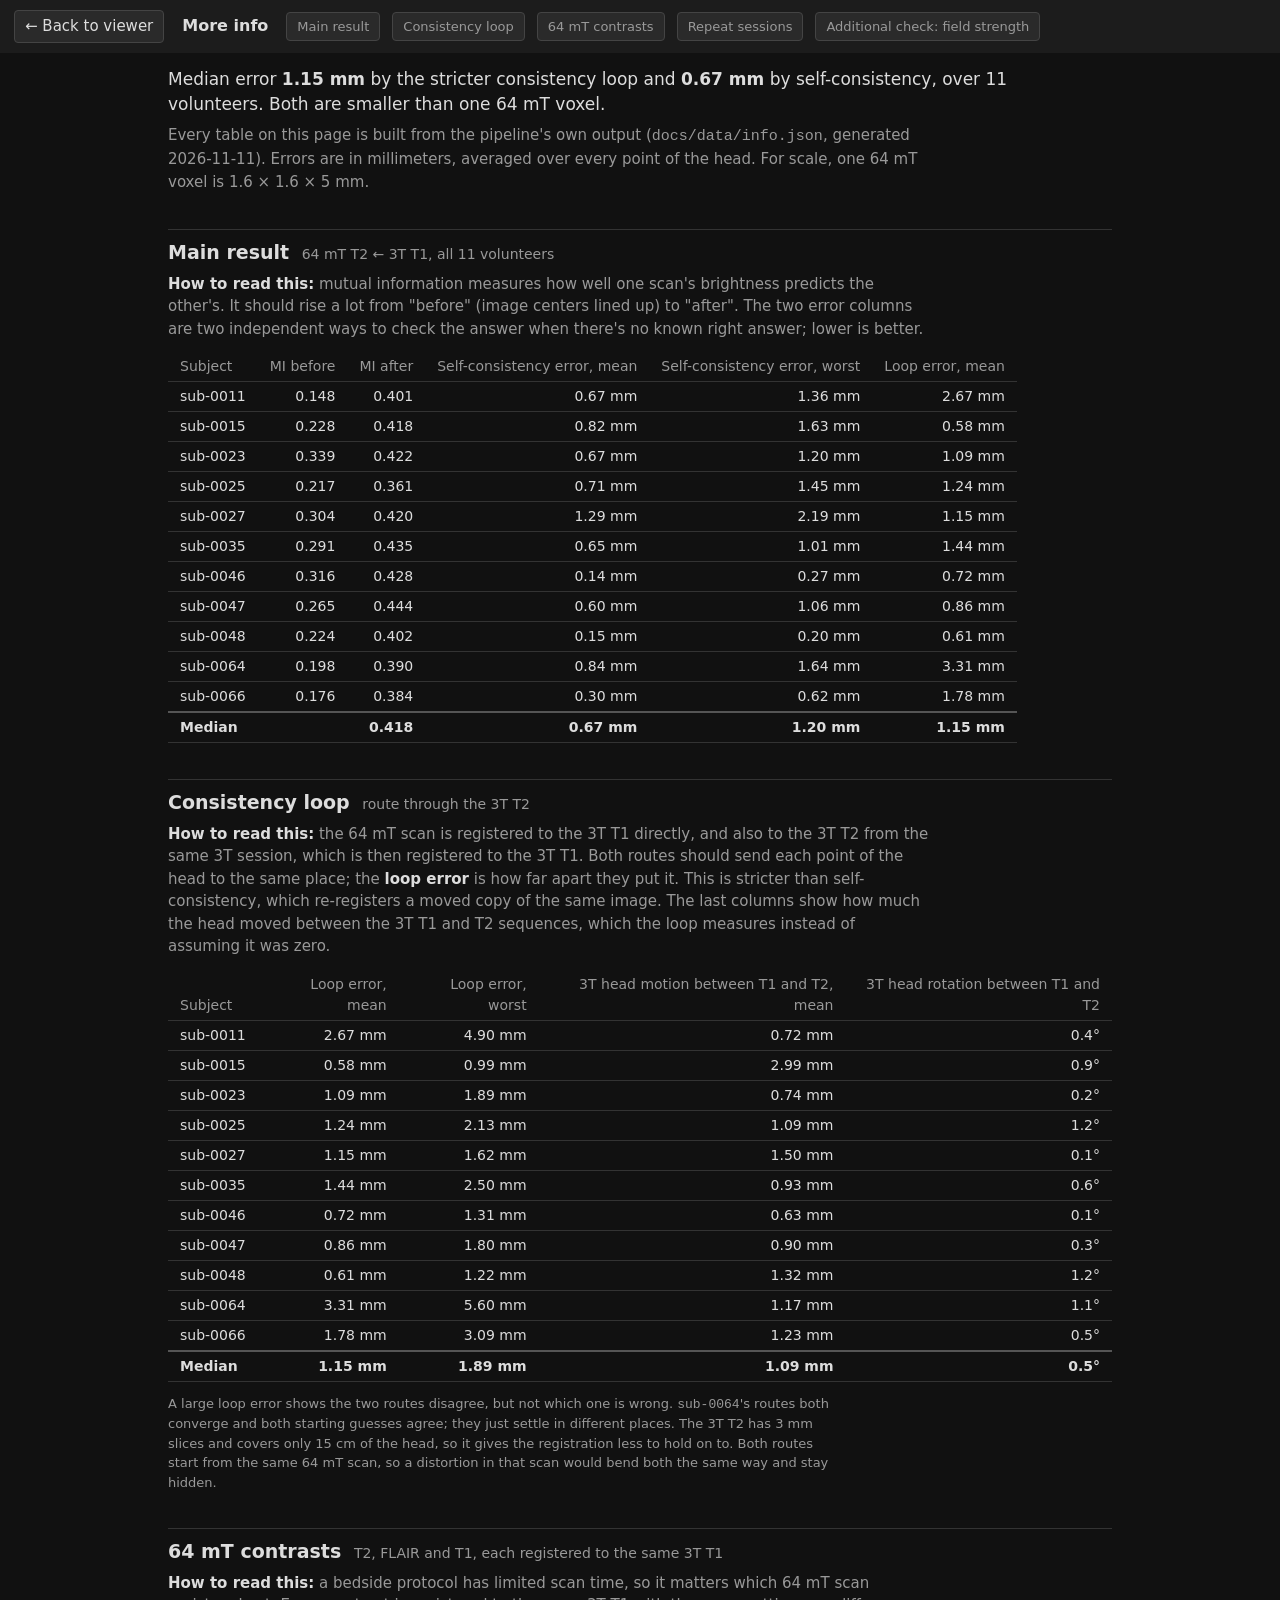
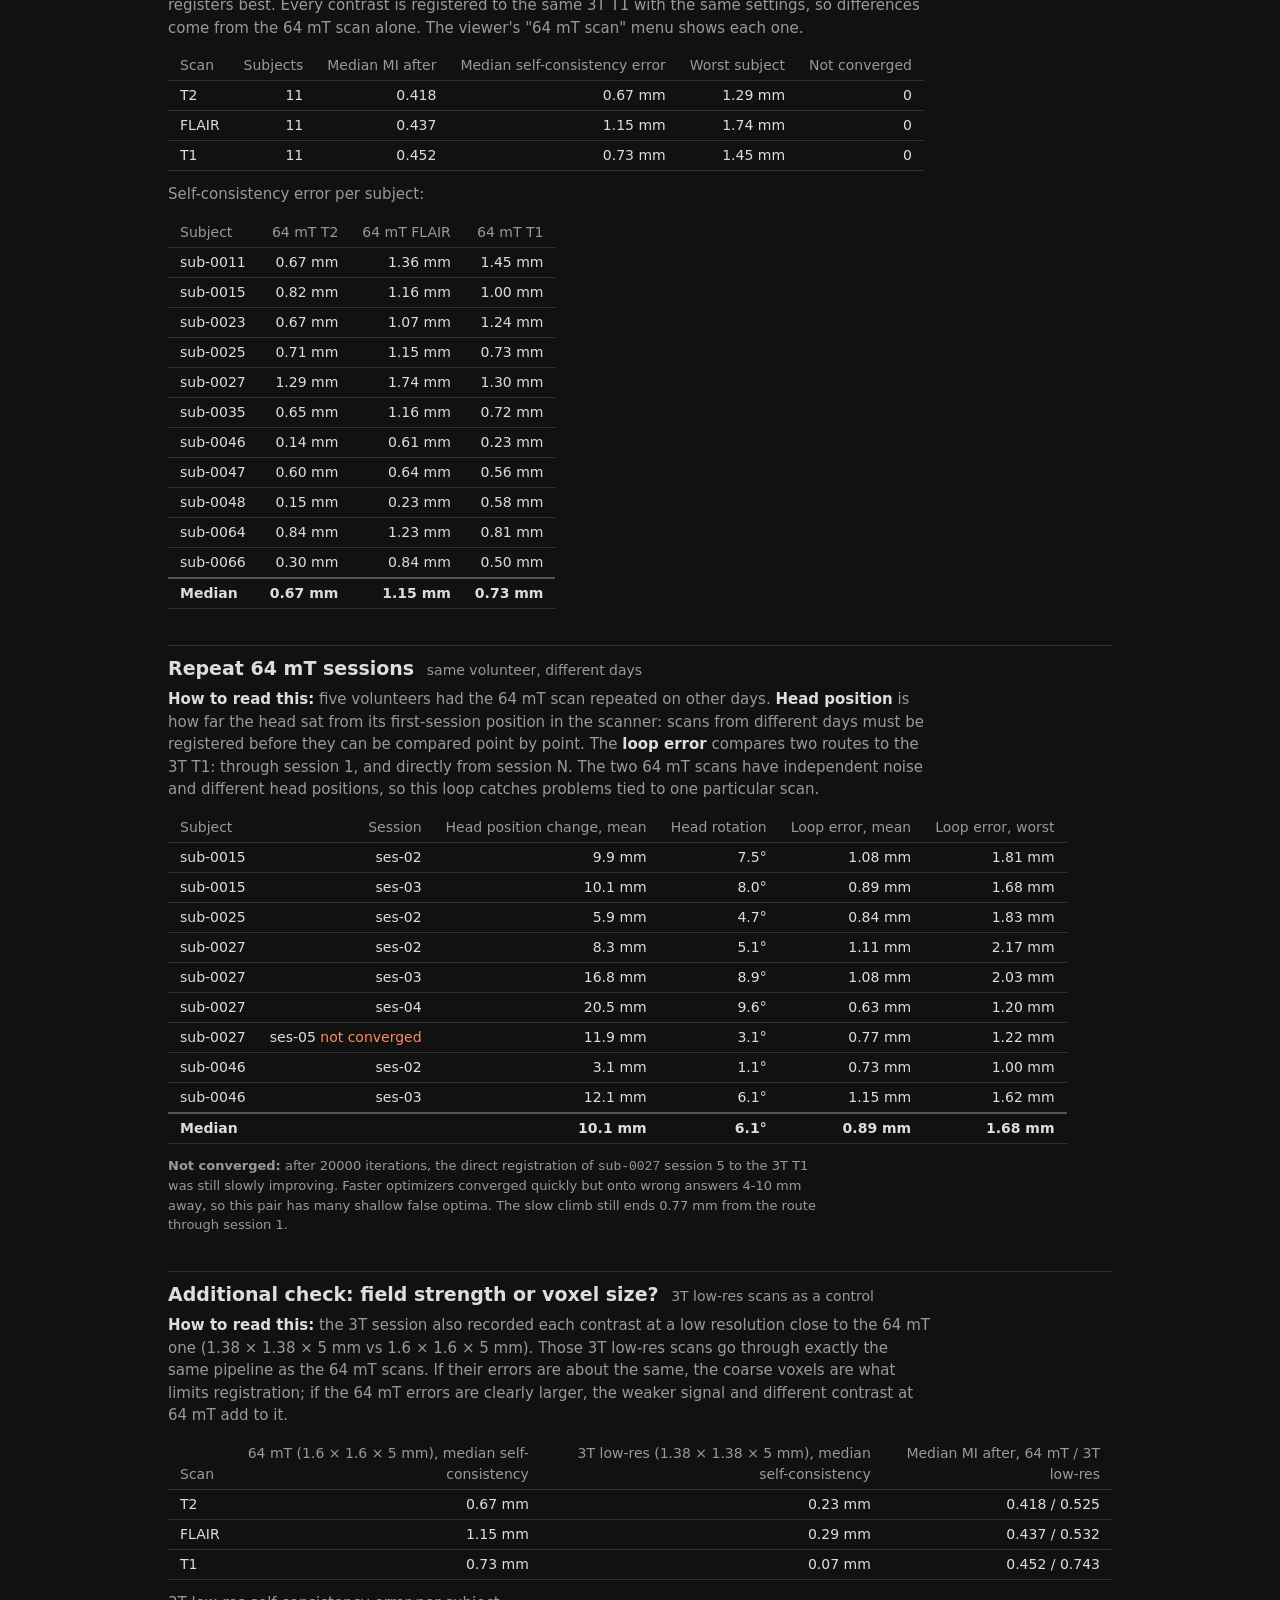
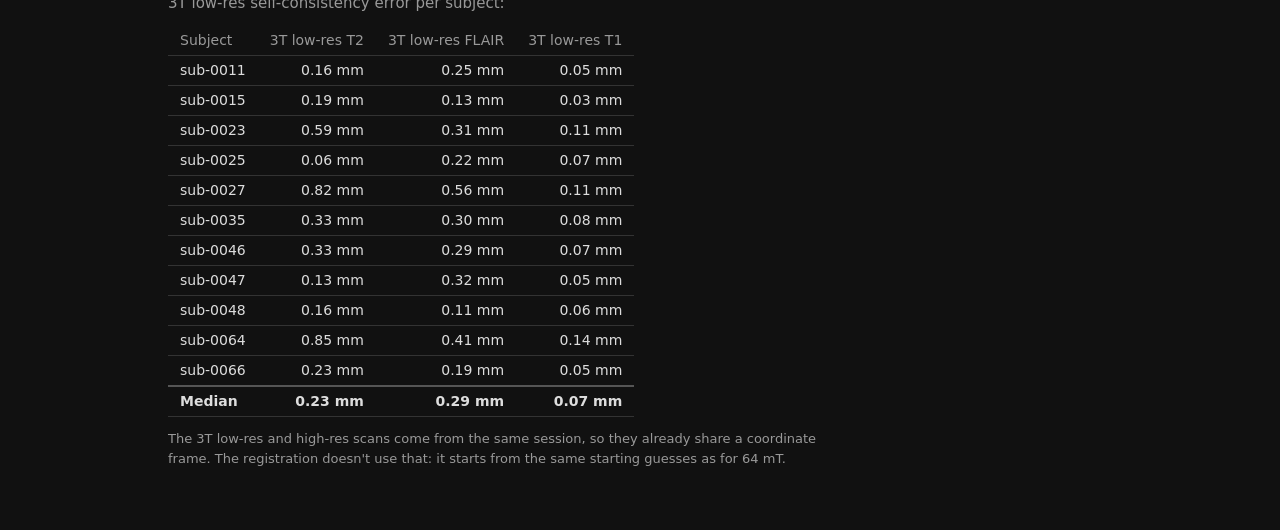
==== docs/info.html @ 25e0afa3 "Field-strength check with the 3T low-res scans; More info page Register the 3T low-res scans (about " ====
<!DOCTYPE html>
<html lang="en">
<head>
<meta charset="utf-8">
<meta name="viewport" content="width=device-width, initial-scale=1">
<title>More info: 64 mT vs 3T MRI registration</title>
<style>
  :root { --bg: #111; --panel: #1c1c1c; --text: #ddd; --muted: #999; --line: #333; --bad: #ff8a65; }
  * { box-sizing: border-box; }
  body { margin: 0; background: var(--bg); color: var(--text);
         font: 15px/1.5 system-ui, -apple-system, sans-serif; }
  header { padding: 10px 14px; background: var(--panel); display: flex; gap: 18px; align-items: center;
           position: sticky; top: 0; z-index: 1; }
  header h1 { font-size: 16px; margin: 0; font-weight: 600; }
  header a { color: var(--text); background: #2a2a2a; border: 1px solid #444; border-radius: 4px;
             padding: 4px 10px; text-decoration: none; }
  nav { color: var(--muted); font-size: 13px; display: flex; flex-wrap: wrap; gap: 12px; }
  nav a { color: var(--muted); }
  main { max-width: 980px; margin: 0 auto; padding: 8px 18px 60px; }
  h2 { font-size: 19px; margin: 36px 0 6px; padding-top: 8px; border-top: 1px solid var(--line); }
  h2 small { color: var(--muted); font-weight: 400; font-size: 14px; margin-left: 6px; }
  p { margin: 6px 0; max-width: 80ch; }
  .read { color: var(--muted); }
  .read b { color: var(--text); }
  .headline { font-size: 17px; }
  table { border-collapse: collapse; margin: 12px 0; font-variant-numeric: tabular-nums; font-size: 14px; }
  th, td { padding: 4px 12px; text-align: right; border-bottom: 1px solid var(--line); white-space: nowrap; }
  th { color: var(--muted); font-weight: 500; vertical-align: bottom; white-space: normal; }
  th:first-child, td:first-child { text-align: left; }
  tr.median td { font-weight: 600; border-top: 2px solid #555; }
  .bad { color: var(--bad); }
  .note { color: var(--muted); font-size: 13px; }
  .missing { color: var(--muted); font-style: italic; }
</style>
</head>
<body>
<header>
  <a href="index.html">← Back to viewer</a>
  <h1>More info</h1>
  <nav>
    <a href="#main">Main result</a>
    <a href="#loop">Consistency loop</a>
    <a href="#contrasts">64 mT contrasts</a>
    <a href="#sessions">Repeat sessions</a>
    <a href="#field">Additional check: field strength</a>
  </nav>
</header>

<main>
  <p class="headline" id="headline"></p>
  <p class="read">Every table on this page is built from the pipeline's own output
    (<code>docs/data/info.json</code>, generated <span id="generated"></span>). Errors are in
    millimeters, averaged over every point of the head. For scale, one 64 mT voxel is
    1.6 × 1.6 × 5 mm.</p>

  <section id="main">
    <h2>Main result <small>64 mT T2 ← 3T T1, all 11 volunteers</small></h2>
    <p class="read"><b>How to read this:</b> mutual information measures how well one scan's
      brightness predicts the other's. It should rise a lot from "before" (image centers lined
      up) to "after". The two error columns are two independent ways to check the answer when
      there's no known right answer; lower is better.</p>
    <div id="mainTable"></div>
  </section>

  <section id="loop">
    <h2>Consistency loop <small>route through the 3T T2</small></h2>
    <p class="read"><b>How to read this:</b> the 64 mT scan is registered to the 3T T1 directly,
      and also to the 3T T2 from the same 3T session, which is then registered to the 3T T1.
      Both routes should send each point of the head to the same place; the <b>loop error</b>
      is how far apart they put it. This is stricter than self-consistency, which re-registers a
      moved copy of the same image. The last columns show how much the head moved between the
      3T T1 and T2 sequences, which the loop measures instead of assuming it was zero.</p>
    <div id="loopTable"></div>
    <p class="note">A large loop error shows the two routes disagree, but not which one is
      wrong. <code>sub-0064</code>'s routes both converge and both starting guesses agree; they
      just settle in different places. The 3T T2 has 3 mm slices and covers only 15 cm of the
      head, so it gives the registration less to hold on to. Both routes start from the same
      64 mT scan, so a distortion in that scan would bend both the same way and stay hidden.</p>
  </section>

  <section id="contrasts">
    <h2>64 mT contrasts <small>T2, FLAIR and T1, each registered to the same 3T T1</small></h2>
    <p class="read"><b>How to read this:</b> a bedside protocol has limited scan time, so it
      matters which 64 mT scan registers best. Every contrast is registered to the same 3T T1
      with the same settings, so differences come from the 64 mT scan alone. The viewer's
      "64 mT scan" menu shows each one.</p>
    <div id="contrastSummary"></div>
    <div id="contrastTable"></div>
  </section>

  <section id="sessions">
    <h2>Repeat 64 mT sessions <small>same volunteer, different days</small></h2>
    <p class="read"><b>How to read this:</b> five volunteers had the 64 mT scan repeated on
      other days. <b>Head position</b> is how far the head sat from its first-session position in
      the scanner: scans from different days must be registered before they can be compared
      point by point. The <b>loop error</b> compares two routes to the 3T T1: through session 1,
      and directly from session N. The two 64 mT scans have independent noise and different head
      positions, so this loop catches problems tied to one particular scan.</p>
    <div id="sessionTable"></div>
    <p class="note" id="sessionNote"></p>
  </section>

  <section id="field">
    <h2>Additional check: field strength or voxel size? <small>3T low-res scans as a control</small></h2>
    <p class="read"><b>How to read this:</b> the 3T session also recorded each contrast at a
      low resolution close to the 64 mT one (1.38 × 1.38 × 5 mm vs 1.6 × 1.6 × 5 mm). Those
      3T low-res scans go through exactly the same pipeline as the 64 mT scans. If their errors
      are about the same, the coarse voxels are what limits registration; if the 64 mT errors are
      clearly larger, the weaker signal and different contrast at 64 mT add to it.</p>
    <div id="fieldSummary"></div>
    <div id="fieldTable"></div>
    <p class="note">The 3T low-res and high-res scans come from the same session, so they
      already share a coordinate frame. The registration doesn't use that: it starts from the
      same starting guesses as for 64 mT.</p>
  </section>
</main>

<script>
const $ = (id) => document.getElementById(id);
const NAMES = { T2w: "T2", FLAIR: "FLAIR", T1w: "T1" };
const fmt = (v, d = 2) => (v == null ? "–" : Number(v).toFixed(d));
const median = (xs) => {
  const s = xs.filter((x) => x != null).sort((a, b) => a - b);
  if (!s.length) return null;
  const m = Math.floor(s.length / 2);
  return s.length % 2 ? s[m] : (s[m - 1] + s[m]) / 2;
};
const notConverged = '<span class="bad" title="The optimizer was still improving when it hit its iteration limit">not converged</span>';

// cols: [header, row => cell html, value for the median row (optional)]
function table(rows, cols, withMedian = true) {
  let h = "<table><thead><tr>" + cols.map((c) => `<th>${c[0]}</th>`).join("") + "</tr></thead><tbody>";
  for (const r of rows) h += "<tr>" + cols.map((c) => `<td>${c[1](r)}</td>`).join("") + "</tr>";
  if (withMedian) {
    h += '<tr class="median">' + cols.map((c, i) =>
      `<td>${i === 0 ? "Median" : c[2] ? medianCell(c[0], median(rows.map(c[2]))) : ""}</td>`).join("") + "</tr>";
  }
  return h + "</tbody></table>";
}
// Median cells use the column's units: degrees, mutual information (no unit) or mm.
const medianCell = (header, v) =>
  /rotation/i.test(header) ? fmt(v, 1) + "°" : /\bMI\b/.test(header) ? fmt(v, 3)
  : /position/i.test(header) ? fmt(v, 1) + " mm" : fmt(v) + " mm";
const missing = (el, what) => { $(el).innerHTML = `<p class="missing">Not computed yet (run ${what}).</p>`; };

function contrastSummary(rows) {
  const cs = Object.keys(NAMES).filter((c) => rows.some((r) => r.contrast === c));
  return table(cs.map((c) => {
    const sel = rows.filter((r) => r.contrast === c);
    return { c, n: sel.length,
      mi: median(sel.map((r) => r.mi_after)),
      sc: median(sel.map((r) => r.self_consistency_mean_mm)),
      worst: Math.max(...sel.map((r) => r.self_consistency_mean_mm)),
      nc: sel.filter((r) => !r.converged).length };
  }), [
    ["Scan", (r) => NAMES[r.c]],
    ["Subjects", (r) => r.n],
    ["Median MI after", (r) => fmt(r.mi, 3)],
    ["Median self-consistency error", (r) => fmt(r.sc) + " mm"],
    ["Worst subject", (r) => fmt(r.worst) + " mm"],
    ["Not converged", (r) => (r.nc ? `<span class="bad">${r.nc}</span>` : "0")],
  ], false);
}

async function main() {
  const info = await (await fetch("data/info.json")).json();
  $("generated").textContent = info.generated;
  const regs = info.registrations ?? [];
  const t2 = regs.filter((r) => r.contrast === "T2w");
  const loop = Object.fromEntries((info.consistency_loop ?? []).map((r) => [r.subject, r]));

  // Headline
  const scMed = median(t2.map((r) => r.self_consistency_mean_mm));
  const loopMed = median(Object.values(loop).map((r) => r.loop_mean_mm));
  $("headline").innerHTML = `Median error <b>${fmt(loopMed)} mm</b> by the stricter consistency loop and ` +
    `<b>${fmt(scMed)} mm</b> by self-consistency, over ${t2.length} volunteers. Both are smaller than one 64 mT voxel.`;

  // Main table
  if (t2.length) {
    $("mainTable").innerHTML = table(t2, [
      ["Subject", (r) => r.subject + (r.converged ? "" : " " + notConverged)],
      ["MI before", (r) => fmt(r.mi_before, 3)],
      ["MI after", (r) => fmt(r.mi_after, 3), (r) => r.mi_after],
      ["Self-consistency error, mean", (r) => fmt(r.self_consistency_mean_mm) + " mm", (r) => r.self_consistency_mean_mm],
      ["Self-consistency error, worst", (r) => fmt(r.self_consistency_max_mm) + " mm", (r) => r.self_consistency_max_mm],
      ["Loop error, mean", (r) => (loop[r.subject] ? fmt(loop[r.subject].loop_mean_mm) + " mm" : "–"), (r) => loop[r.subject]?.loop_mean_mm],
    ]);
  } else missing("mainTable", "all_subjects.py");

  // Consistency loop
  if (info.consistency_loop) {
    $("loopTable").innerHTML = table(info.consistency_loop, [
      ["Subject", (r) => r.subject + (r.converged ? "" : " " + notConverged)],
      ["Loop error, mean", (r) => fmt(r.loop_mean_mm) + " mm", (r) => r.loop_mean_mm],
      ["Loop error, worst", (r) => fmt(r.loop_max_mm) + " mm", (r) => r.loop_max_mm],
      ["3T head motion between T1 and T2, mean", (r) => fmt(r.motion_3t_mean_mm) + " mm", (r) => r.motion_3t_mean_mm],
      ["3T head rotation between T1 and T2", (r) => fmt(r.motion_3t_rotation_deg, 1) + "°", (r) => r.motion_3t_rotation_deg],
    ]);
  } else missing("loopTable", "consistency_loop.py");

  // Contrasts
  if (regs.some((r) => r.contrast !== "T2w")) {
    $("contrastSummary").innerHTML = contrastSummary(regs);
    const subjects = [...new Set(regs.map((r) => r.subject))];
    const cs = Object.keys(NAMES);
    const get = (s, c) => regs.find((r) => r.subject === s && r.contrast === c);
    const cell = (x) => (x ? fmt(x.self_consistency_mean_mm) + " mm" + (x.converged ? "" : " " + notConverged) : "–");
    $("contrastTable").innerHTML = "<p class='read'>Self-consistency error per subject:</p>" +
      table(subjects.map((s) => ({ s })), [
        ["Subject", (r) => r.s],
        ...cs.map((c) => [`64 mT ${NAMES[c]}`, (r) => cell(get(r.s, c)), (r) => get(r.s, c)?.self_consistency_mean_mm]),
      ]);
  } else missing("contrastSummary", "all_subjects.py with all contrasts");

  // Repeat sessions
  if (info.repeat_sessions) {
    $("sessionTable").innerHTML = table(info.repeat_sessions, [
      ["Subject", (r) => r.subject],
      ["Session", (r) => r.session + (r.converged ? "" : " " + notConverged)],
      ["Head position change, mean", (r) => fmt(r.head_moved_mean_mm, 1) + " mm", (r) => r.head_moved_mean_mm],
      ["Head rotation", (r) => fmt(r.head_rotation_deg, 1) + "°", (r) => r.head_rotation_deg],
      ["Loop error, mean", (r) => fmt(r.loop_mean_mm) + " mm", (r) => r.loop_mean_mm],
      ["Loop error, worst", (r) => fmt(r.loop_max_mm) + " mm", (r) => r.loop_max_mm],
    ]);
    if (info.repeat_sessions.some((r) => !r.converged)) {
      $("sessionNote").innerHTML = "<b>Not converged:</b> after 20000 iterations, the direct registration of " +
        "<code>sub-0027</code> session 5 to the 3T T1 was still slowly improving. Faster optimizers converged " +
        "quickly but onto wrong answers 4-10 mm away, so this pair has many shallow false optima. The slow climb " +
        "still ends 0.77 mm from the route through session 1.";
    }
  } else missing("sessionTable", "repeat_sessions.py");

  // Field strength
  if (info.field_strength) {
    const fs = info.field_strength;
    const cs = Object.keys(NAMES).filter((c) => fs.some((r) => r.contrast === c));
    const med = (rows, c) => median(rows.filter((r) => r.contrast === c).map((r) => r.self_consistency_mean_mm));
    $("fieldSummary").innerHTML = table(cs.map((c) => ({ c })), [
      ["Scan", (r) => NAMES[r.c]],
      ["64 mT (1.6 × 1.6 × 5 mm), median self-consistency", (r) => fmt(med(regs, r.c)) + " mm"],
      ["3T low-res (1.38 × 1.38 × 5 mm), median self-consistency", (r) => fmt(med(fs, r.c)) + " mm"],
      ["Median MI after, 64 mT / 3T low-res", (r) =>
        fmt(median(regs.filter((x) => x.contrast === r.c).map((x) => x.mi_after)), 3) + " / " +
        fmt(median(fs.filter((x) => x.contrast === r.c).map((x) => x.mi_after)), 3)],
    ], false);
    const subjects = [...new Set(fs.map((r) => r.subject))];
    const get = (rows, s, c) => rows.find((r) => r.subject === s && r.contrast === c);
    const cell = (x) => (x ? fmt(x.self_consistency_mean_mm) + " mm" + (x.converged ? "" : " " + notConverged) : "–");
    $("fieldTable").innerHTML = "<p class='read'>3T low-res self-consistency error per subject:</p>" +
      table(subjects.map((s) => ({ s })), [
        ["Subject", (r) => r.s],
        ...cs.map((c) => [`3T low-res ${NAMES[c]}`, (r) => cell(get(fs, r.s, c)), (r) => get(fs, r.s, c)?.self_consistency_mean_mm]),
      ]);
  } else missing("fieldSummary", "field_strength.py");
}

main().catch((err) => {
  console.error(err);
  $("headline").textContent = "Couldn't load data/info.json. Serve this folder over HTTP " +
    "(python -m http.server -d docs 8000), don't open the file directly.";
});
</script>
</body>
</html>
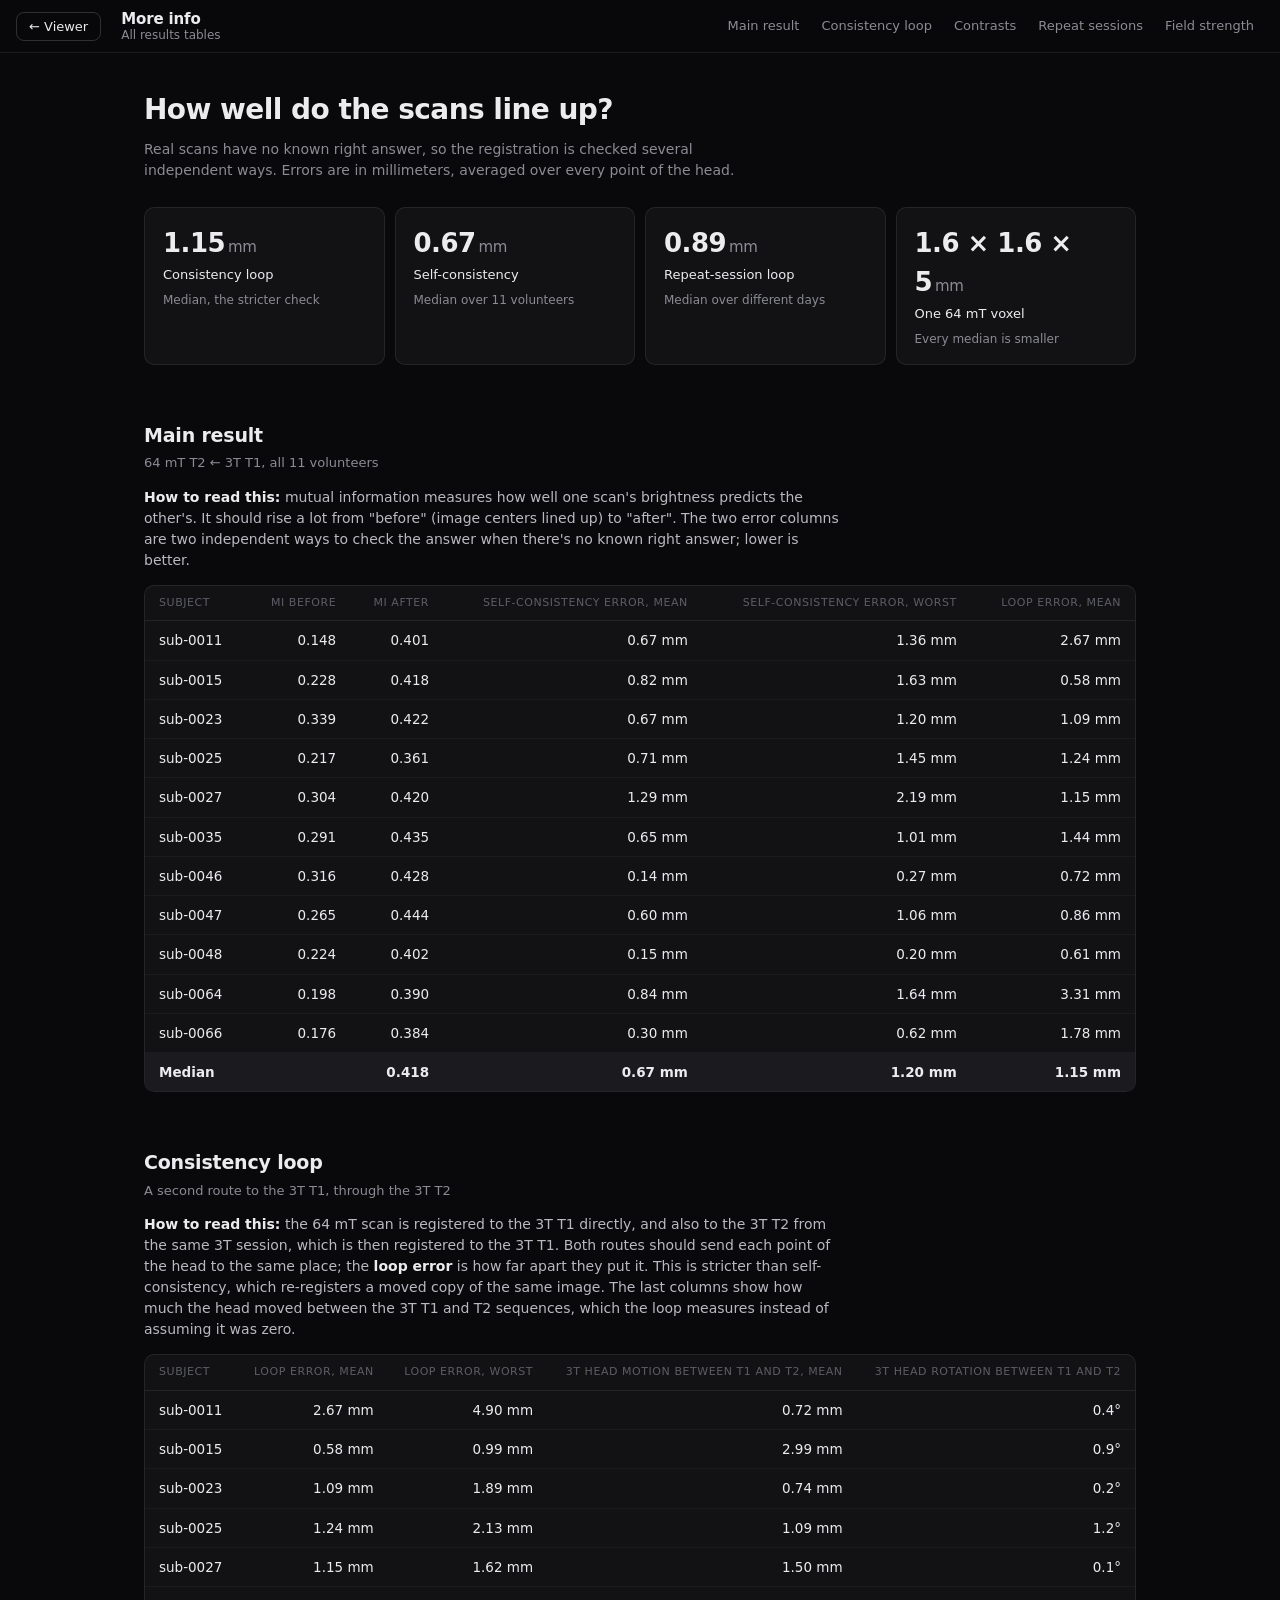
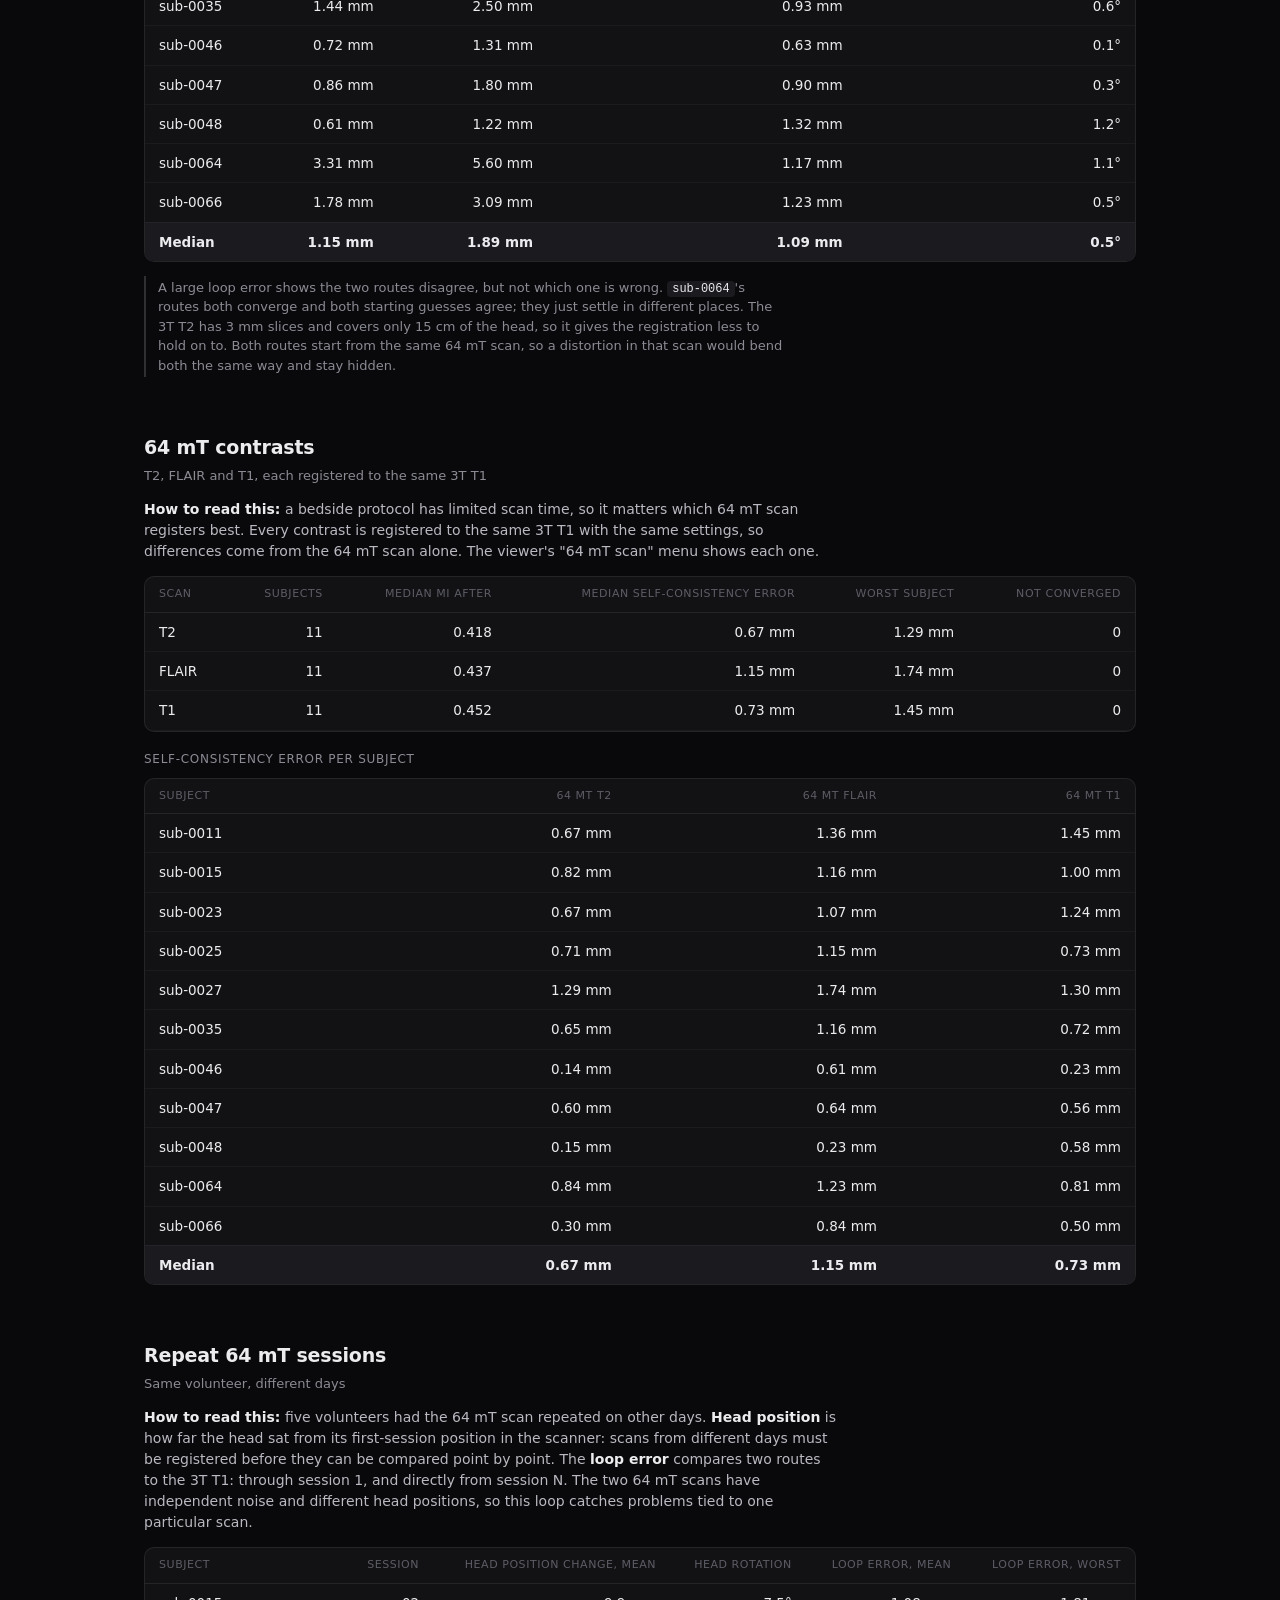
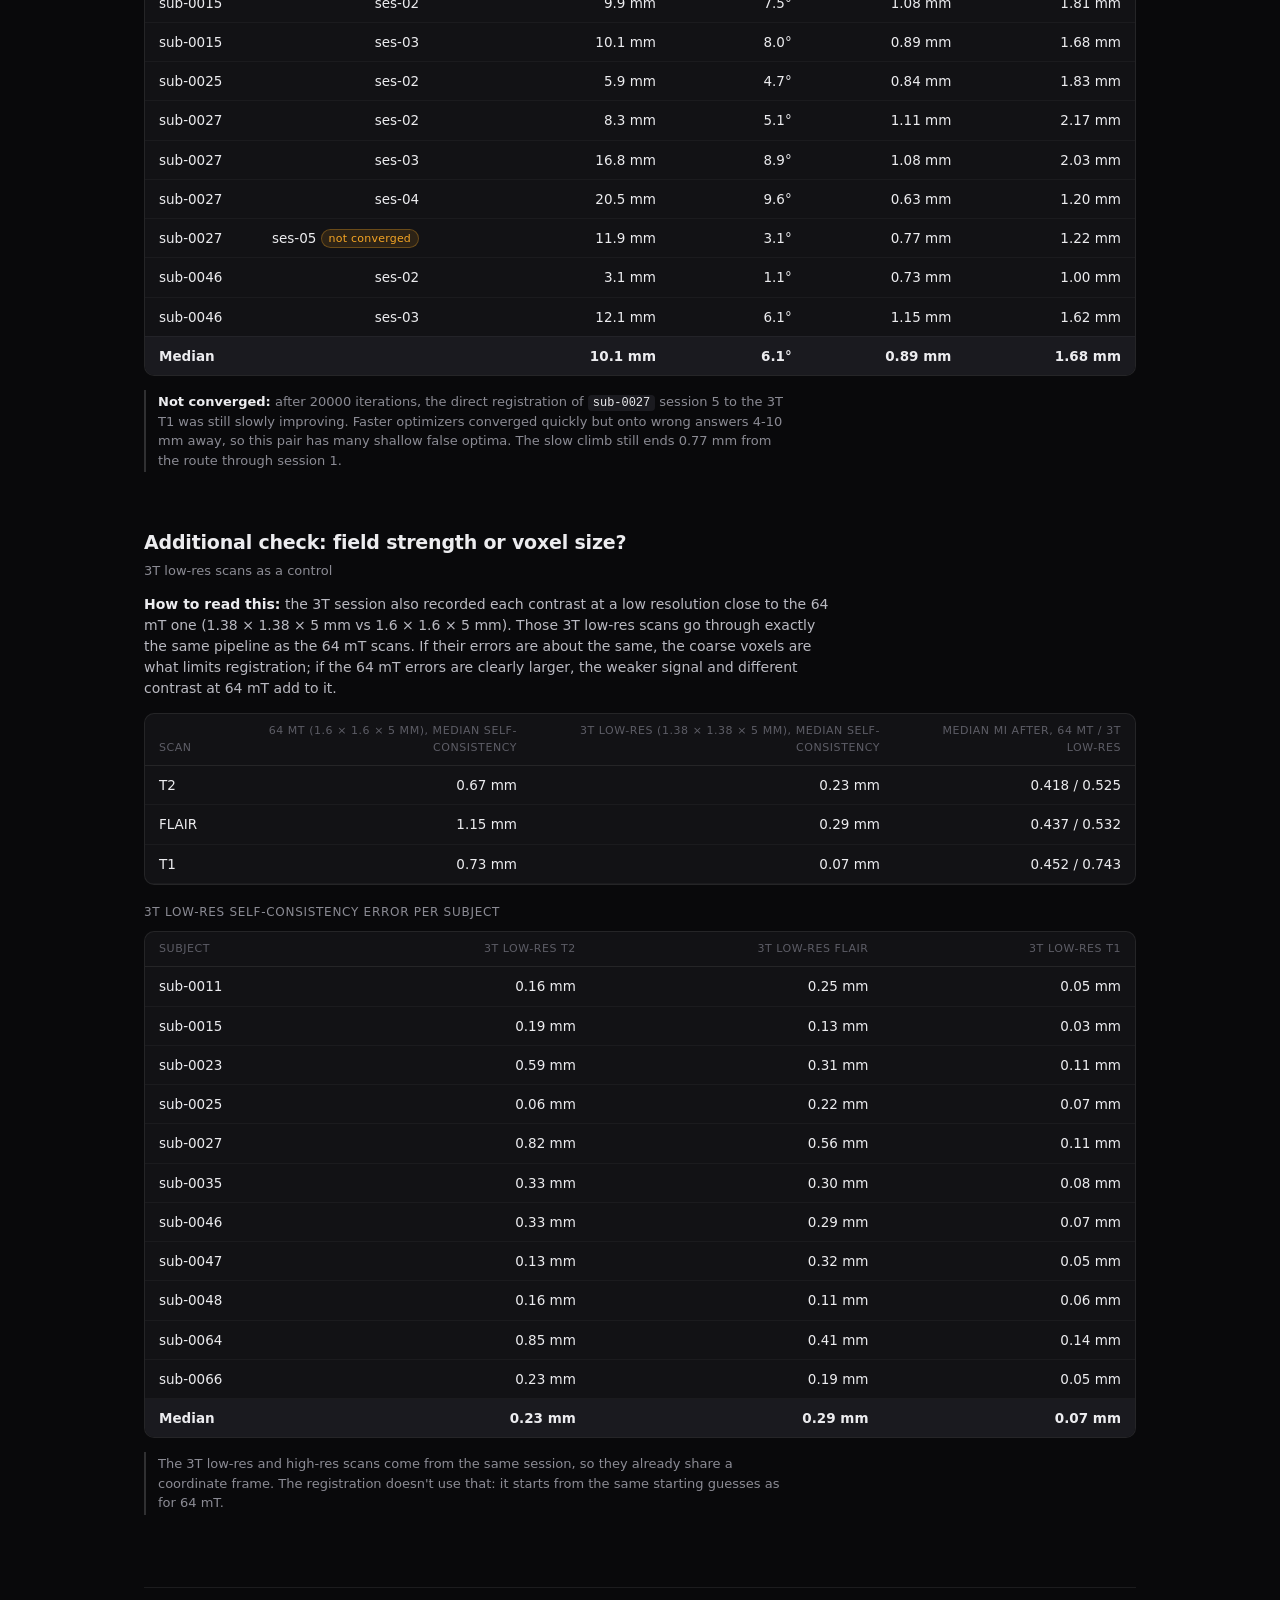
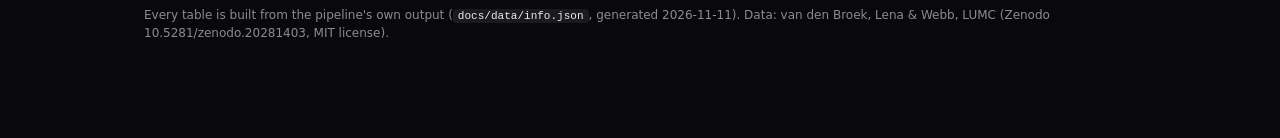
==== commit 2037e265: "Restyle the viewer and More info page Shared docs/style.css: near-black surfaces, white accents, hai" ====
--- a/docs/info.html
+++ b/docs/info.html
@@ -4,57 +4,78 @@
 <meta charset="utf-8">
 <meta name="viewport" content="width=device-width, initial-scale=1">
 <title>More info: 64 mT vs 3T MRI registration</title>
+<link rel="stylesheet" href="style.css">
 <style>
-  :root { --bg: #111; --panel: #1c1c1c; --text: #ddd; --muted: #999; --line: #333; --bad: #ff8a65; }
-  * { box-sizing: border-box; }
-  body { margin: 0; background: var(--bg); color: var(--text);
-         font: 15px/1.5 system-ui, -apple-system, sans-serif; }
-  header { padding: 10px 14px; background: var(--panel); display: flex; gap: 18px; align-items: center;
-           position: sticky; top: 0; z-index: 1; }
-  header h1 { font-size: 16px; margin: 0; font-weight: 600; }
-  header a { color: var(--text); background: #2a2a2a; border: 1px solid #444; border-radius: 4px;
-             padding: 4px 10px; text-decoration: none; }
-  nav { color: var(--muted); font-size: 13px; display: flex; flex-wrap: wrap; gap: 12px; }
-  nav a { color: var(--muted); }
-  main { max-width: 980px; margin: 0 auto; padding: 8px 18px 60px; }
-  h2 { font-size: 19px; margin: 36px 0 6px; padding-top: 8px; border-top: 1px solid var(--line); }
-  h2 small { color: var(--muted); font-weight: 400; font-size: 14px; margin-left: 6px; }
-  p { margin: 6px 0; max-width: 80ch; }
-  .read { color: var(--muted); }
-  .read b { color: var(--text); }
-  .headline { font-size: 17px; }
-  table { border-collapse: collapse; margin: 12px 0; font-variant-numeric: tabular-nums; font-size: 14px; }
-  th, td { padding: 4px 12px; text-align: right; border-bottom: 1px solid var(--line); white-space: nowrap; }
-  th { color: var(--muted); font-weight: 500; vertical-align: bottom; white-space: normal; }
+  html { scroll-behavior: smooth; scroll-padding-top: 76px; }
+  .topbar { position: sticky; top: 0; z-index: 2; }
+  nav { display: flex; flex-wrap: wrap; gap: 2px; }
+  nav a { font-size: 13px; color: var(--muted); text-decoration: none; padding: 6px 10px;
+          border-radius: 7px; transition: background 0.15s, color 0.15s; }
+  nav a:hover { color: var(--text); background: var(--surface-2); }
+  main { max-width: 1040px; margin: 0 auto; padding: 36px 24px 96px; }
+  .intro h1 { font-size: 28px; font-weight: 600; letter-spacing: -0.02em; margin: 0 0 8px; }
+  .intro p { color: var(--muted); max-width: 72ch; margin: 0; }
+  .stats { display: grid; grid-template-columns: repeat(auto-fit, minmax(200px, 1fr)); gap: 10px;
+           margin: 26px 0 8px; }
+  .stat { border: 1px solid var(--line); border-radius: var(--radius); background: var(--surface);
+          padding: 16px 18px; }
+  .stat .value { font-size: 26px; font-weight: 600; letter-spacing: -0.02em;
+                 font-variant-numeric: tabular-nums; }
+  .stat .value small { font-size: 15px; font-weight: 500; color: var(--muted); margin-left: 3px; }
+  .stat .name { font-size: 13px; margin-top: 2px; }
+  .stat .hint { font-size: 12px; color: var(--muted); margin-top: 6px; }
+  section { margin-top: 56px; }
+  section > h2 { font-size: 19px; font-weight: 600; letter-spacing: -0.01em; margin: 0 0 4px; }
+  section > .sub { font-size: 13px; color: var(--muted); margin: 0 0 14px; }
+  p { max-width: 78ch; }
+  .read { color: #b9b9c1; margin: 0 0 14px; }
+  .read b { color: var(--text); font-weight: 600; }
+  .note { font-size: 13px; color: var(--muted); border-left: 2px solid var(--line-strong);
+          padding: 2px 0 2px 12px; margin: 14px 0 0; }
+  .note b { color: var(--text); }
+  .table-wrap { border: 1px solid var(--line); border-radius: var(--radius); overflow-x: auto;
+                background: var(--surface); margin: 10px 0; }
+  table { border-collapse: collapse; width: 100%; font-variant-numeric: tabular-nums; font-size: 13.5px; }
+  th, td { padding: 9px 14px; text-align: right; white-space: nowrap; }
+  th { font-size: 11px; font-weight: 500; letter-spacing: 0.05em; text-transform: uppercase;
+       color: var(--faint); vertical-align: bottom; white-space: normal; border-bottom: 1px solid var(--line); }
+  td { border-bottom: 1px solid rgba(255, 255, 255, 0.04); }
   th:first-child, td:first-child { text-align: left; }
-  tr.median td { font-weight: 600; border-top: 2px solid #555; }
-  .bad { color: var(--bad); }
-  .note { color: var(--muted); font-size: 13px; }
+  tbody tr:hover td { background: rgba(255, 255, 255, 0.025); }
+  tr.median td { font-weight: 600; border-top: 1px solid var(--line-strong); border-bottom: 0;
+                 background: var(--surface-2); }
+  .caption { font-size: 12px; color: var(--muted); margin: 18px 0 0; text-transform: uppercase;
+             letter-spacing: 0.06em; }
   .missing { color: var(--muted); font-style: italic; }
+  footer.page { margin-top: 72px; padding-top: 18px; border-top: 1px solid var(--line);
+                font-size: 12px; color: var(--muted); }
 </style>
 </head>
 <body>
-<header>
-  <a href="index.html">← Back to viewer</a>
-  <h1>More info</h1>
+<header class="topbar">
+  <a class="btn" href="index.html">← Viewer</a>
+  <div class="brand"><b>More info</b><span>All results tables</span></div>
+  <div class="spacer"></div>
   <nav>
     <a href="#main">Main result</a>
     <a href="#loop">Consistency loop</a>
-    <a href="#contrasts">64 mT contrasts</a>
+    <a href="#contrasts">Contrasts</a>
     <a href="#sessions">Repeat sessions</a>
-    <a href="#field">Additional check: field strength</a>
+    <a href="#field">Field strength</a>
   </nav>
 </header>
 
 <main>
-  <p class="headline" id="headline"></p>
-  <p class="read">Every table on this page is built from the pipeline's own output
-    (<code>docs/data/info.json</code>, generated <span id="generated"></span>). Errors are in
-    millimeters, averaged over every point of the head. For scale, one 64 mT voxel is
-    1.6 × 1.6 × 5 mm.</p>
+  <div class="intro">
+    <h1>How well do the scans line up?</h1>
+    <p id="headline">Real scans have no known right answer, so the registration is checked several
+      independent ways. Errors are in millimeters, averaged over every point of the head.</p>
+  </div>
+  <div class="stats" id="stats"></div>
 
   <section id="main">
-    <h2>Main result <small>64 mT T2 ← 3T T1, all 11 volunteers</small></h2>
+    <h2>Main result</h2>
+    <p class="sub">64 mT T2 ← 3T T1, all 11 volunteers</p>
     <p class="read"><b>How to read this:</b> mutual information measures how well one scan's
       brightness predicts the other's. It should rise a lot from "before" (image centers lined
       up) to "after". The two error columns are two independent ways to check the answer when
@@ -63,7 +84,8 @@
   </section>
 
   <section id="loop">
-    <h2>Consistency loop <small>route through the 3T T2</small></h2>
+    <h2>Consistency loop</h2>
+    <p class="sub">A second route to the 3T T1, through the 3T T2</p>
     <p class="read"><b>How to read this:</b> the 64 mT scan is registered to the 3T T1 directly,
       and also to the 3T T2 from the same 3T session, which is then registered to the 3T T1.
       Both routes should send each point of the head to the same place; the <b>loop error</b>
@@ -79,7 +101,8 @@
   </section>
 
   <section id="contrasts">
-    <h2>64 mT contrasts <small>T2, FLAIR and T1, each registered to the same 3T T1</small></h2>
+    <h2>64 mT contrasts</h2>
+    <p class="sub">T2, FLAIR and T1, each registered to the same 3T T1</p>
     <p class="read"><b>How to read this:</b> a bedside protocol has limited scan time, so it
       matters which 64 mT scan registers best. Every contrast is registered to the same 3T T1
       with the same settings, so differences come from the 64 mT scan alone. The viewer's
@@ -89,7 +112,8 @@
   </section>
 
   <section id="sessions">
-    <h2>Repeat 64 mT sessions <small>same volunteer, different days</small></h2>
+    <h2>Repeat 64 mT sessions</h2>
+    <p class="sub">Same volunteer, different days</p>
     <p class="read"><b>How to read this:</b> five volunteers had the 64 mT scan repeated on
       other days. <b>Head position</b> is how far the head sat from its first-session position in
       the scanner: scans from different days must be registered before they can be compared
@@ -101,7 +125,8 @@
   </section>
 
   <section id="field">
-    <h2>Additional check: field strength or voxel size? <small>3T low-res scans as a control</small></h2>
+    <h2>Additional check: field strength or voxel size?</h2>
+    <p class="sub">3T low-res scans as a control</p>
     <p class="read"><b>How to read this:</b> the 3T session also recorded each contrast at a
       low resolution close to the 64 mT one (1.38 × 1.38 × 5 mm vs 1.6 × 1.6 × 5 mm). Those
       3T low-res scans go through exactly the same pipeline as the 64 mT scans. If their errors
@@ -113,6 +138,9 @@
       already share a coordinate frame. The registration doesn't use that: it starts from the
       same starting guesses as for 64 mT.</p>
   </section>
+  <footer class="page">Every table is built from the pipeline's own output
+    (<code>docs/data/info.json</code>, generated <span id="generated"></span>).
+    Data: van den Broek, Lena &amp; Webb, LUMC (Zenodo 10.5281/zenodo.20281403, MIT license).</footer>
 </main>
 
 <script>
@@ -125,7 +153,7 @@
   const m = Math.floor(s.length / 2);
   return s.length % 2 ? s[m] : (s[m - 1] + s[m]) / 2;
 };
-const notConverged = '<span class="bad" title="The optimizer was still improving when it hit its iteration limit">not converged</span>';
+const notConverged = '<span class="badge" title="The optimizer was still improving when it hit its iteration limit">not converged</span>';
 
 // cols: [header, row => cell html, value for the median row (optional)]
 function table(rows, cols, withMedian = true) {
@@ -135,7 +163,7 @@
     h += '<tr class="median">' + cols.map((c, i) =>
       `<td>${i === 0 ? "Median" : c[2] ? medianCell(c[0], median(rows.map(c[2]))) : ""}</td>`).join("") + "</tr>";
   }
-  return h + "</tbody></table>";
+  return '<div class="table-wrap">' + h + "</tbody></table></div>";
 }
 // Median cells use the column's units: degrees, mutual information (no unit) or mm.
 const medianCell = (header, v) =>
@@ -158,7 +186,7 @@
     ["Median MI after", (r) => fmt(r.mi, 3)],
     ["Median self-consistency error", (r) => fmt(r.sc) + " mm"],
     ["Worst subject", (r) => fmt(r.worst) + " mm"],
-    ["Not converged", (r) => (r.nc ? `<span class="bad">${r.nc}</span>` : "0")],
+    ["Not converged", (r) => (r.nc ? `<span class="badge">${r.nc}</span>` : "0")],
   ], false);
 }
 
@@ -169,11 +197,18 @@
   const t2 = regs.filter((r) => r.contrast === "T2w");
   const loop = Object.fromEntries((info.consistency_loop ?? []).map((r) => [r.subject, r]));
 
-  // Headline
+  // Headline numbers
   const scMed = median(t2.map((r) => r.self_consistency_mean_mm));
   const loopMed = median(Object.values(loop).map((r) => r.loop_mean_mm));
-  $("headline").innerHTML = `Median error <b>${fmt(loopMed)} mm</b> by the stricter consistency loop and ` +
-    `<b>${fmt(scMed)} mm</b> by self-consistency, over ${t2.length} volunteers. Both are smaller than one 64 mT voxel.`;
+  const sessMed = median((info.repeat_sessions ?? []).map((r) => r.loop_mean_mm));
+  const stat = (value, unit, name, hint) => value == null ? "" :
+    `<div class="stat"><div class="value">${value}<small>${unit}</small></div>` +
+    `<div class="name">${name}</div><div class="hint">${hint}</div></div>`;
+  $("stats").innerHTML =
+    stat(fmt(loopMed), "mm", "Consistency loop", "Median, the stricter check") +
+    stat(fmt(scMed), "mm", "Self-consistency", `Median over ${t2.length} volunteers`) +
+    stat(fmt(sessMed), "mm", "Repeat-session loop", "Median over different days") +
+    stat("1.6 × 1.6 × 5", "mm", "One 64 mT voxel", "Every median is smaller");
 
   // Main table
   if (t2.length) {
@@ -205,7 +240,7 @@
     const cs = Object.keys(NAMES);
     const get = (s, c) => regs.find((r) => r.subject === s && r.contrast === c);
     const cell = (x) => (x ? fmt(x.self_consistency_mean_mm) + " mm" + (x.converged ? "" : " " + notConverged) : "–");
-    $("contrastTable").innerHTML = "<p class='read'>Self-consistency error per subject:</p>" +
+    $("contrastTable").innerHTML = "<p class='caption'>Self-consistency error per subject</p>" +
       table(subjects.map((s) => ({ s })), [
         ["Subject", (r) => r.s],
         ...cs.map((c) => [`64 mT ${NAMES[c]}`, (r) => cell(get(r.s, c)), (r) => get(r.s, c)?.self_consistency_mean_mm]),
@@ -246,7 +281,7 @@
     const subjects = [...new Set(fs.map((r) => r.subject))];
     const get = (rows, s, c) => rows.find((r) => r.subject === s && r.contrast === c);
     const cell = (x) => (x ? fmt(x.self_consistency_mean_mm) + " mm" + (x.converged ? "" : " " + notConverged) : "–");
-    $("fieldTable").innerHTML = "<p class='read'>3T low-res self-consistency error per subject:</p>" +
+    $("fieldTable").innerHTML = "<p class='caption'>3T low-res self-consistency error per subject</p>" +
       table(subjects.map((s) => ({ s })), [
         ["Subject", (r) => r.s],
         ...cs.map((c) => [`3T low-res ${NAMES[c]}`, (r) => cell(get(fs, r.s, c)), (r) => get(fs, r.s, c)?.self_consistency_mean_mm]),
--- a/docs/style.css
+++ b/docs/style.css
@@ -0,0 +1,105 @@
+/* Shared look for the viewer (index.html) and the More info page (info.html):
+   near-black surfaces, white accents, hairline borders. */
+:root {
+  --bg: #09090b;
+  --surface: #121215;
+  --surface-2: #1a1a1f;
+  --line: rgba(255, 255, 255, 0.08);
+  --line-strong: rgba(255, 255, 255, 0.16);
+  --text: #ececef;
+  --muted: #8b8b94;
+  --faint: #5d5d66;
+  --accent: #ffffff;
+  --edge: #ffd400;      /* the 3T outlines in the viewer */
+  --warn: #f5a524;
+  --radius: 10px;
+  --font: "Inter", ui-sans-serif, system-ui, -apple-system, "Segoe UI", sans-serif;
+  --mono: ui-monospace, "SF Mono", Menlo, monospace;
+}
+
+* { box-sizing: border-box; }
+
+html, body {
+  margin: 0;
+  background: var(--bg);
+  color: var(--text);
+  font: 14px/1.5 var(--font);
+  -webkit-font-smoothing: antialiased;
+}
+
+a { color: var(--text); }
+code { font: 0.92em var(--mono); color: var(--text); background: var(--surface-2);
+       padding: 1px 5px; border-radius: 4px; }
+
+/* ---- Top bar ---------------------------------------------------------------------------- */
+.topbar {
+  display: flex; flex-wrap: wrap; align-items: center; gap: 10px 20px;
+  padding: 10px 16px;
+  background: rgba(9, 9, 11, 0.82);
+  backdrop-filter: blur(12px);
+  -webkit-backdrop-filter: blur(12px);
+  border-bottom: 1px solid var(--line);
+}
+.brand { display: flex; flex-direction: column; line-height: 1.2; margin-right: 6px; }
+.brand b { font-size: 15px; font-weight: 600; letter-spacing: -0.01em; }
+.brand span { font-size: 12px; color: var(--muted); }
+.spacer { flex: 1; }
+
+/* A labelled control: small caps label above or beside the control */
+.field { display: flex; align-items: center; gap: 8px; }
+.field > label, .field > .label {
+  font-size: 11px; font-weight: 500; letter-spacing: 0.06em; text-transform: uppercase;
+  color: var(--faint);
+}
+
+/* ---- Buttons ----------------------------------------------------------------------------- */
+button, .btn {
+  font: 500 13px/1 var(--font);
+  color: var(--text);
+  background: transparent;
+  border: 1px solid var(--line-strong);
+  border-radius: 8px;
+  padding: 7px 12px;
+  cursor: pointer;
+  text-decoration: none;
+  display: inline-flex; align-items: center; gap: 7px;
+  transition: background 0.15s, border-color 0.15s, color 0.15s;
+}
+button:hover, .btn:hover { background: var(--surface-2); border-color: rgba(255, 255, 255, 0.28); }
+button.on { background: var(--accent); border-color: var(--accent); color: #000; }
+.btn.primary { background: var(--accent); border-color: var(--accent); color: #000; }
+.btn.primary:hover { background: #dcdce0; }
+
+/* Segmented control: buttons joined in one pill */
+.segmented { display: inline-flex; padding: 3px; gap: 2px; border: 1px solid var(--line-strong);
+             border-radius: 10px; background: var(--surface); }
+.segmented button { border: 0; border-radius: 7px; padding: 6px 12px; color: var(--muted); }
+.segmented button:hover { background: var(--surface-2); color: var(--text); }
+.segmented button.on { background: var(--accent); color: #000; }
+
+/* ---- Selects ----------------------------------------------------------------------------- */
+select {
+  appearance: none; -webkit-appearance: none;
+  font: 500 13px/1 var(--font);
+  color: var(--text);
+  background: var(--surface) url("data:image/svg+xml,%3Csvg xmlns='http://www.w3.org/2000/svg' width='10' height='6' fill='none'%3E%3Cpath d='M1 1l4 4 4-4' stroke='%238b8b94' stroke-width='1.5' stroke-linecap='round' stroke-linejoin='round'/%3E%3C/svg%3E") no-repeat right 11px center;
+  border: 1px solid var(--line-strong);
+  border-radius: 8px;
+  padding: 7px 30px 7px 11px;
+  cursor: pointer;
+  transition: border-color 0.15s;
+}
+select:hover { border-color: rgba(255, 255, 255, 0.28); }
+select:disabled { opacity: 0.5; cursor: progress; }
+option { background: var(--surface); color: var(--text); }
+option:disabled { color: var(--faint); }
+
+:focus-visible { outline: 2px solid var(--accent); outline-offset: 2px; }
+
+/* ---- Small pieces ------------------------------------------------------------------------ */
+.kbd { font: 11px var(--mono); color: var(--muted); border: 1px solid var(--line-strong);
+       border-bottom-width: 2px; border-radius: 4px; padding: 0 5px; }
+.swatch { width: 14px; height: 2px; background: var(--edge); border-radius: 1px; display: inline-block; }
+.badge { display: inline-block; font: 500 11px/1 var(--font); letter-spacing: 0.02em;
+         padding: 3px 7px; border-radius: 999px; vertical-align: 1px;
+         color: var(--warn); background: rgba(245, 165, 36, 0.12); border: 1px solid rgba(245, 165, 36, 0.3); }
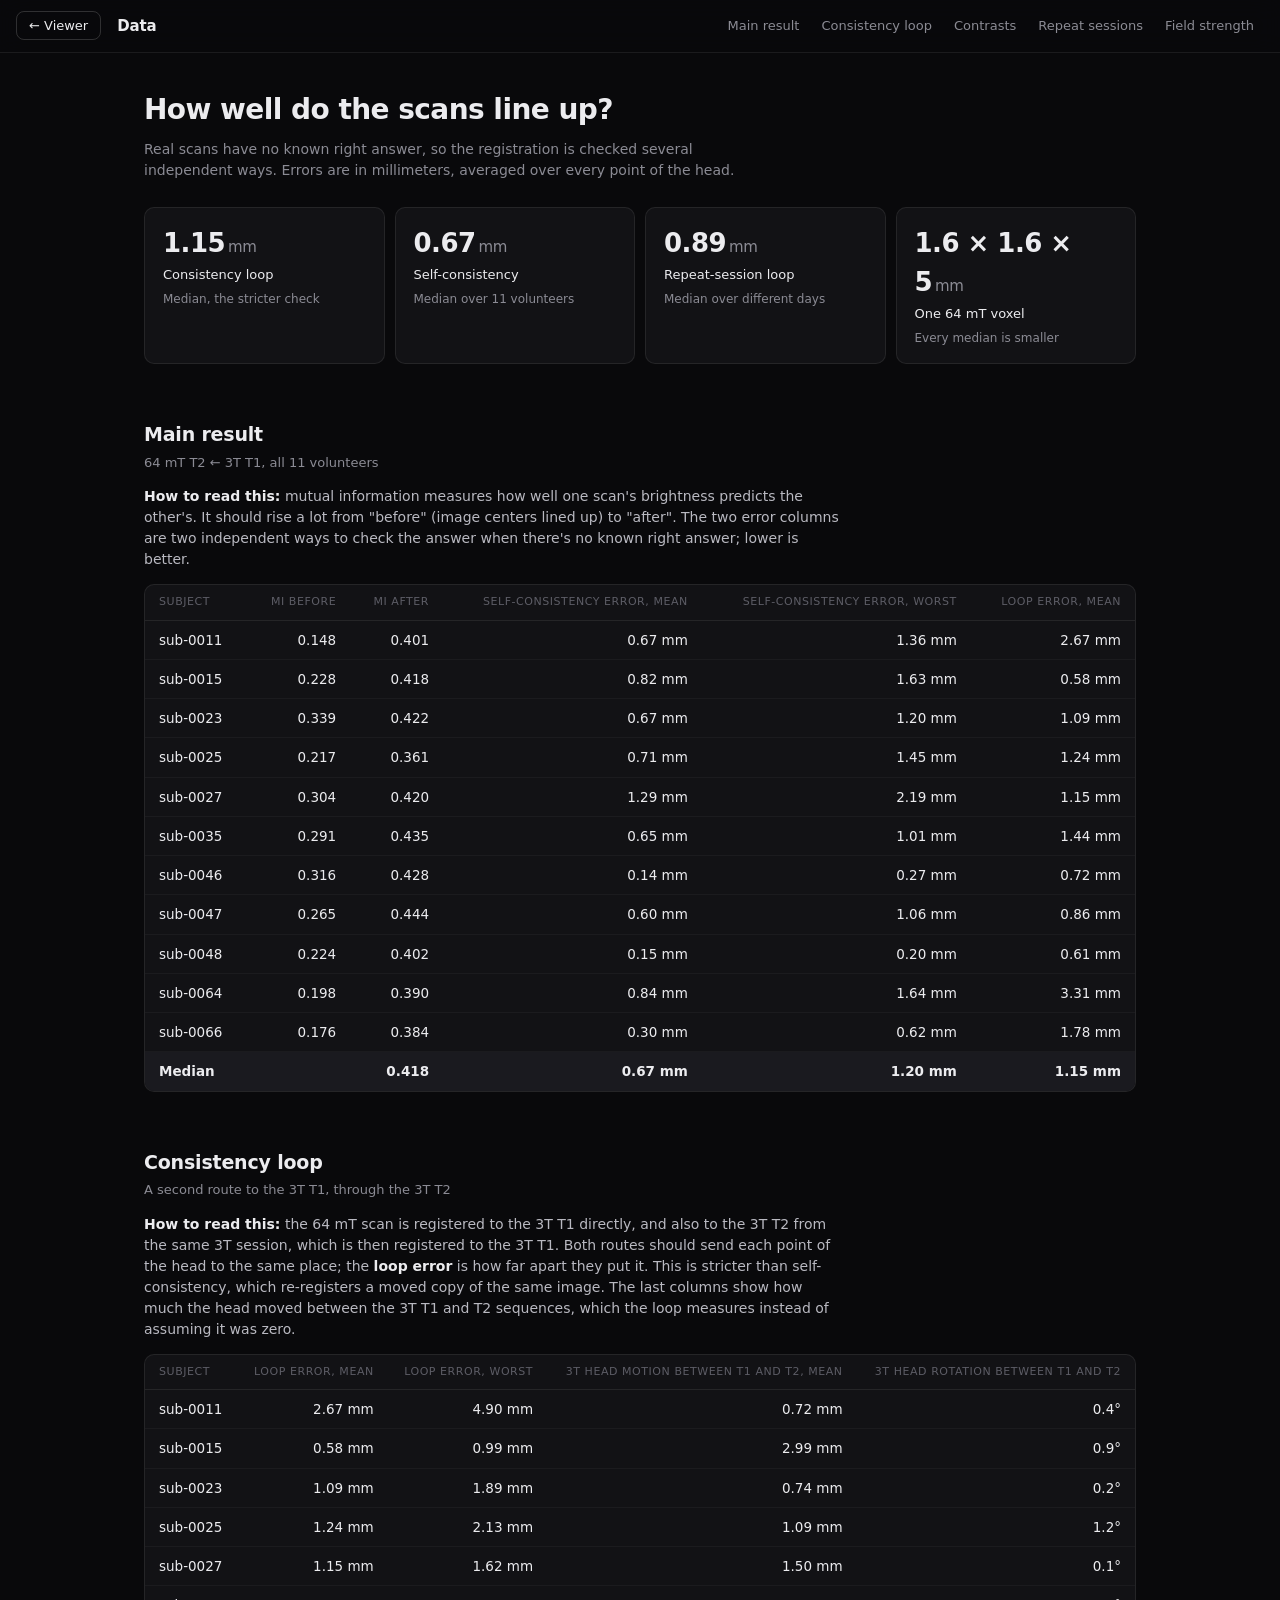
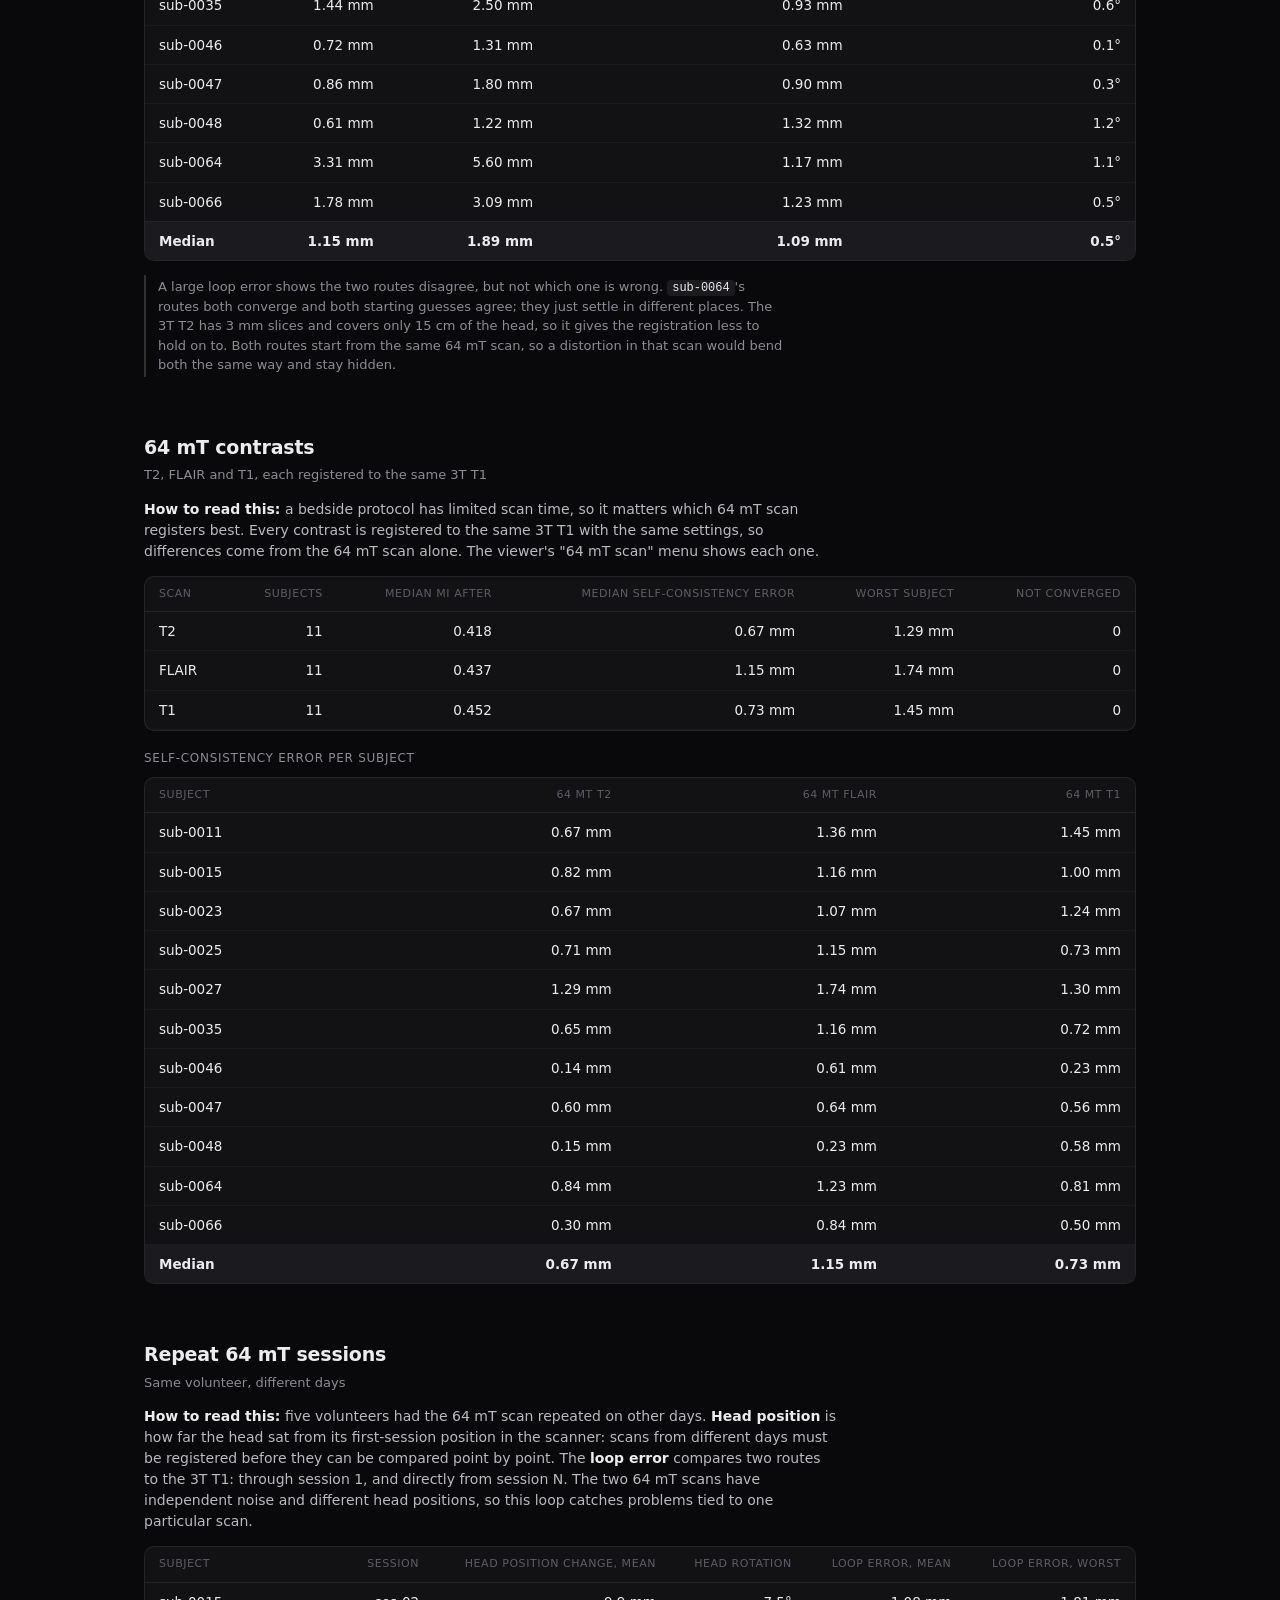
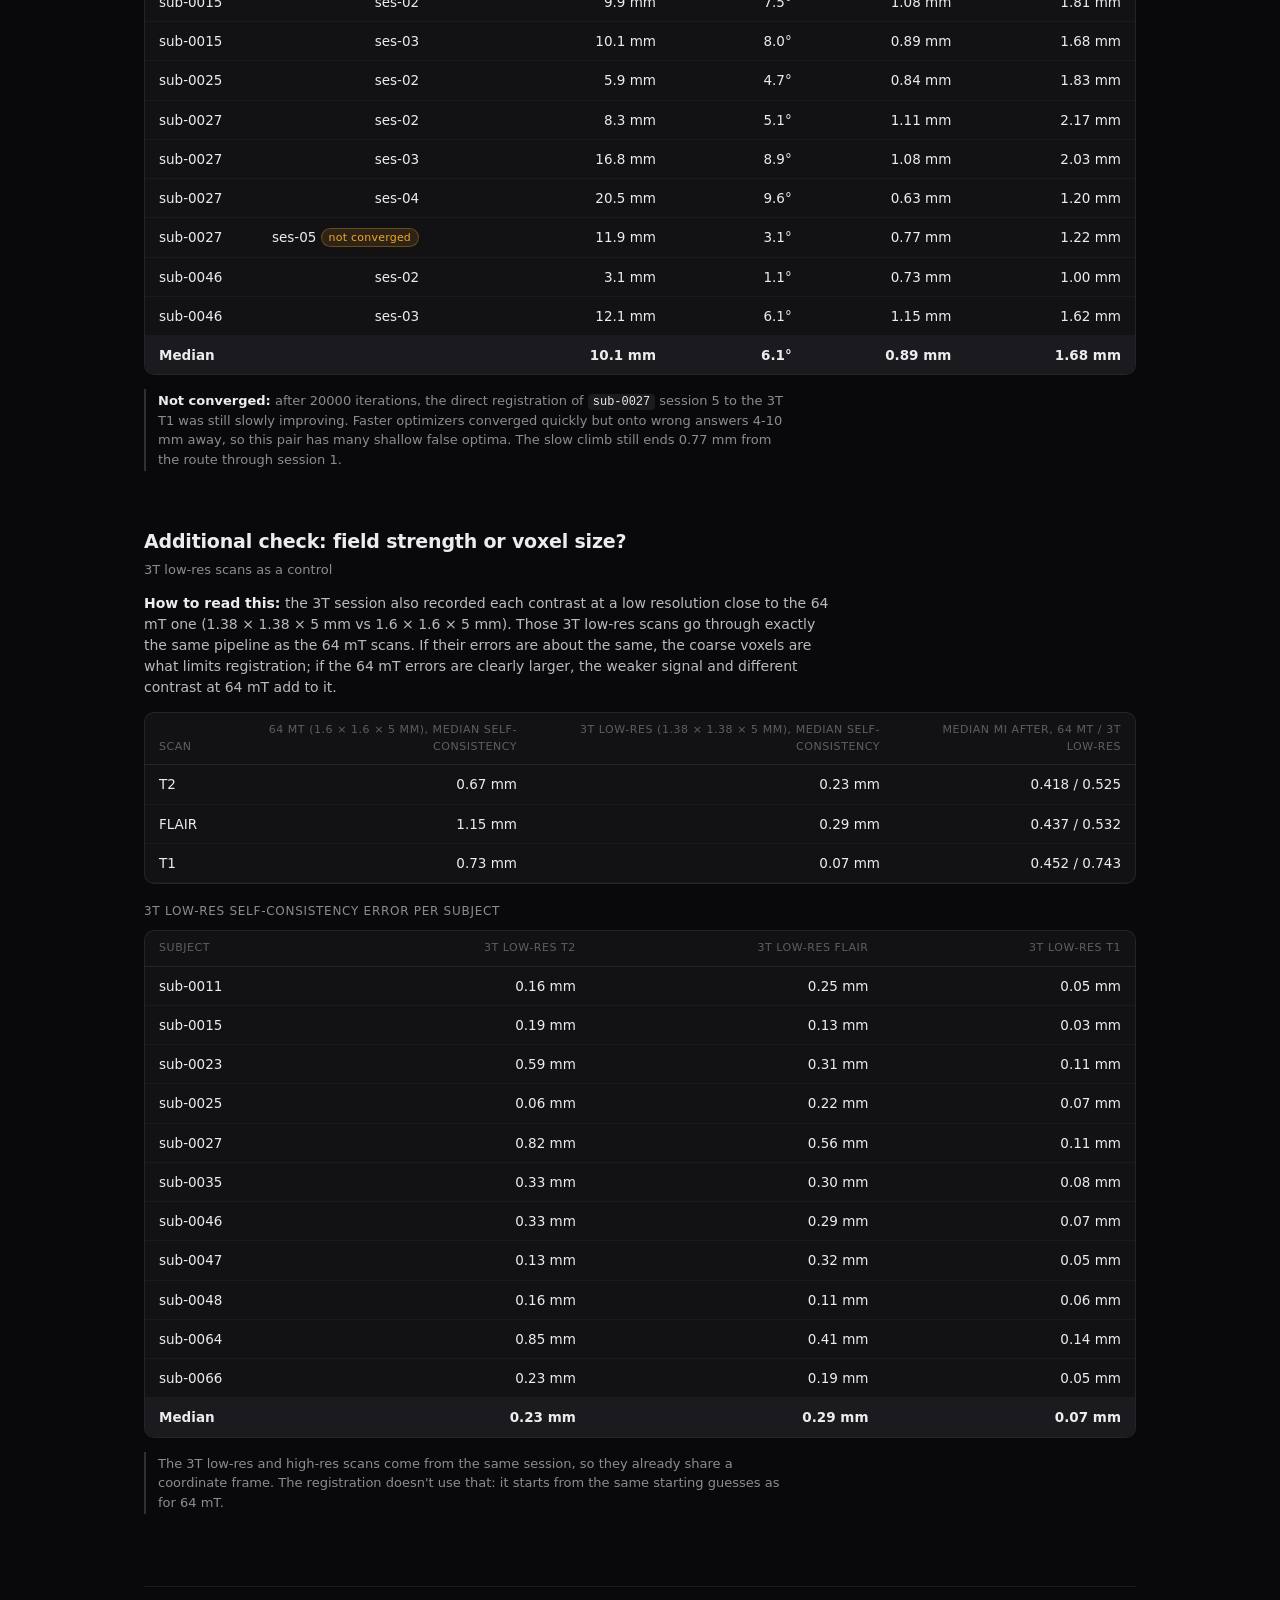
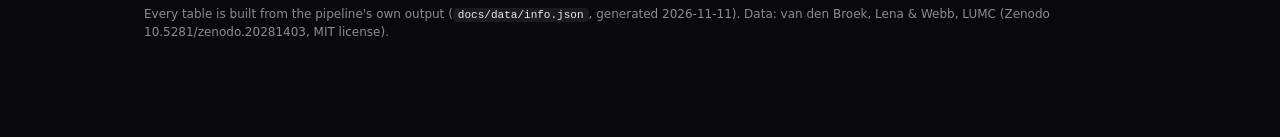
==== commit 962c761e: "Rename the More info page to Data Co-Authored-By: Claude Opus 5.5 <noreply@anthropic.com>" ====
--- a/docs/info.html
+++ b/docs/info.html
@@ -3,7 +3,7 @@
 <head>
 <meta charset="utf-8">
 <meta name="viewport" content="width=device-width, initial-scale=1">
-<title>More info: 64 mT vs 3T MRI registration</title>
+<title>Data: 64 mT vs 3T MRI registration</title>
 <link rel="stylesheet" href="style.css">
 <style>
   html { scroll-behavior: smooth; scroll-padding-top: 76px; }
@@ -54,7 +54,7 @@
 <body>
 <header class="topbar">
   <a class="btn" href="index.html">← Viewer</a>
-  <div class="brand"><b>More info</b><span>All results tables</span></div>
+  <div class="brand"><b>Data</b><span>All results tables</span></div>
   <div class="spacer"></div>
   <nav>
     <a href="#main">Main result</a>
--- a/docs/style.css
+++ b/docs/style.css
@@ -1,4 +1,4 @@
-/* Shared look for the viewer (index.html) and the More info page (info.html):
+/* Shared look for the viewer (index.html) and the Data page (info.html):
    near-black surfaces, white accents, hairline borders. */
 :root {
   --bg: #09090b;
@@ -33,7 +33,7 @@
 
 /* ---- Top bar ---------------------------------------------------------------------------- */
 .topbar {
-  display: flex; flex-wrap: wrap; align-items: center; gap: 10px 20px;
+  display: flex; flex-wrap: wrap; align-items: center; gap: 10px 16px;
   padding: 10px 16px;
   background: rgba(9, 9, 11, 0.82);
   backdrop-filter: blur(12px);
@@ -44,6 +44,9 @@
 .brand b { font-size: 15px; font-weight: 600; letter-spacing: -0.01em; }
 .brand span { font-size: 12px; color: var(--muted); }
 .spacer { flex: 1; }
+/* Keep the top bar on one line on laptop screens: drop the subtitle, then the small labels */
+@media (max-width: 1640px) { .brand span { display: none; } }
+@media (max-width: 1360px) { .topbar .field > label, .topbar .field > .label { display: none; } }
 
 /* A labelled control: small caps label above or beside the control */
 .field { display: flex; align-items: center; gap: 8px; }
@@ -73,7 +76,7 @@
 /* Segmented control: buttons joined in one pill */
 .segmented { display: inline-flex; padding: 3px; gap: 2px; border: 1px solid var(--line-strong);
              border-radius: 10px; background: var(--surface); }
-.segmented button { border: 0; border-radius: 7px; padding: 6px 12px; color: var(--muted); }
+.segmented button { border: 0; border-radius: 7px; padding: 6px 10px; color: var(--muted); }
 .segmented button:hover { background: var(--surface-2); color: var(--text); }
 .segmented button.on { background: var(--accent); color: #000; }
 
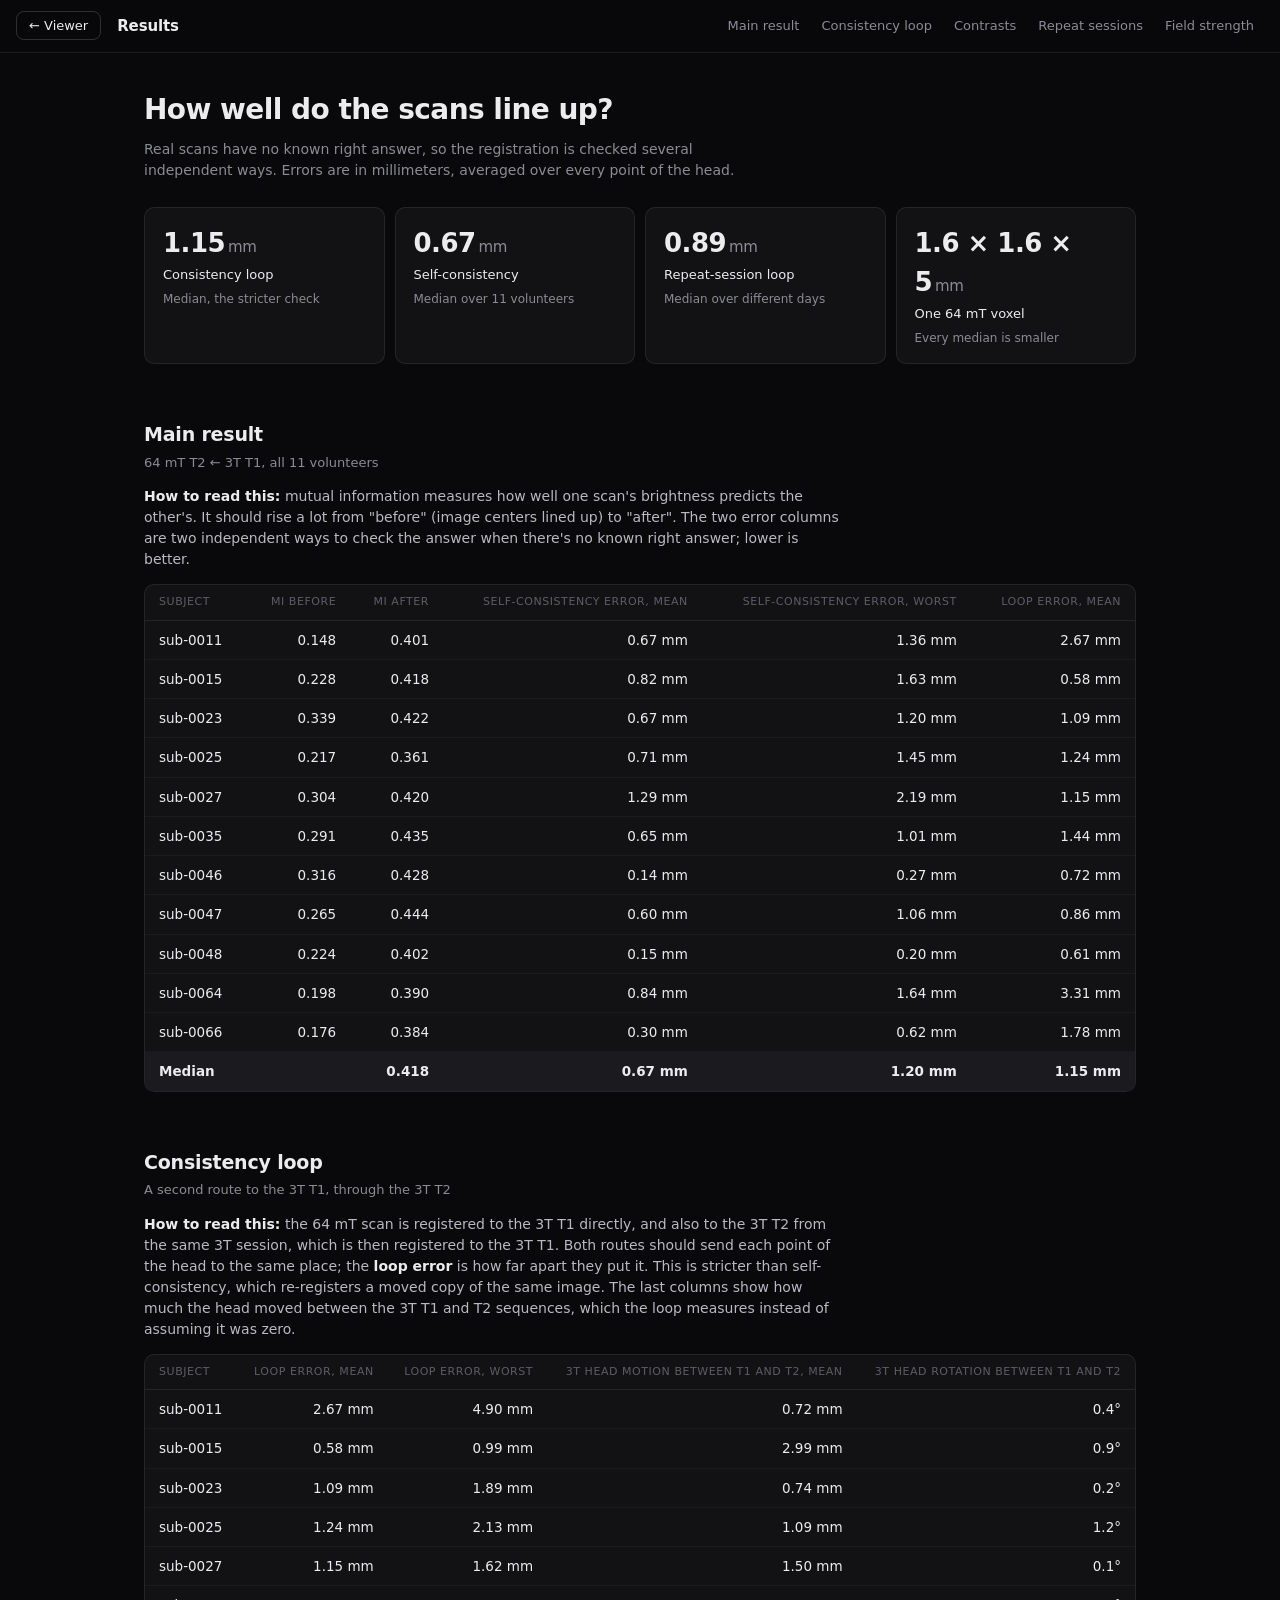
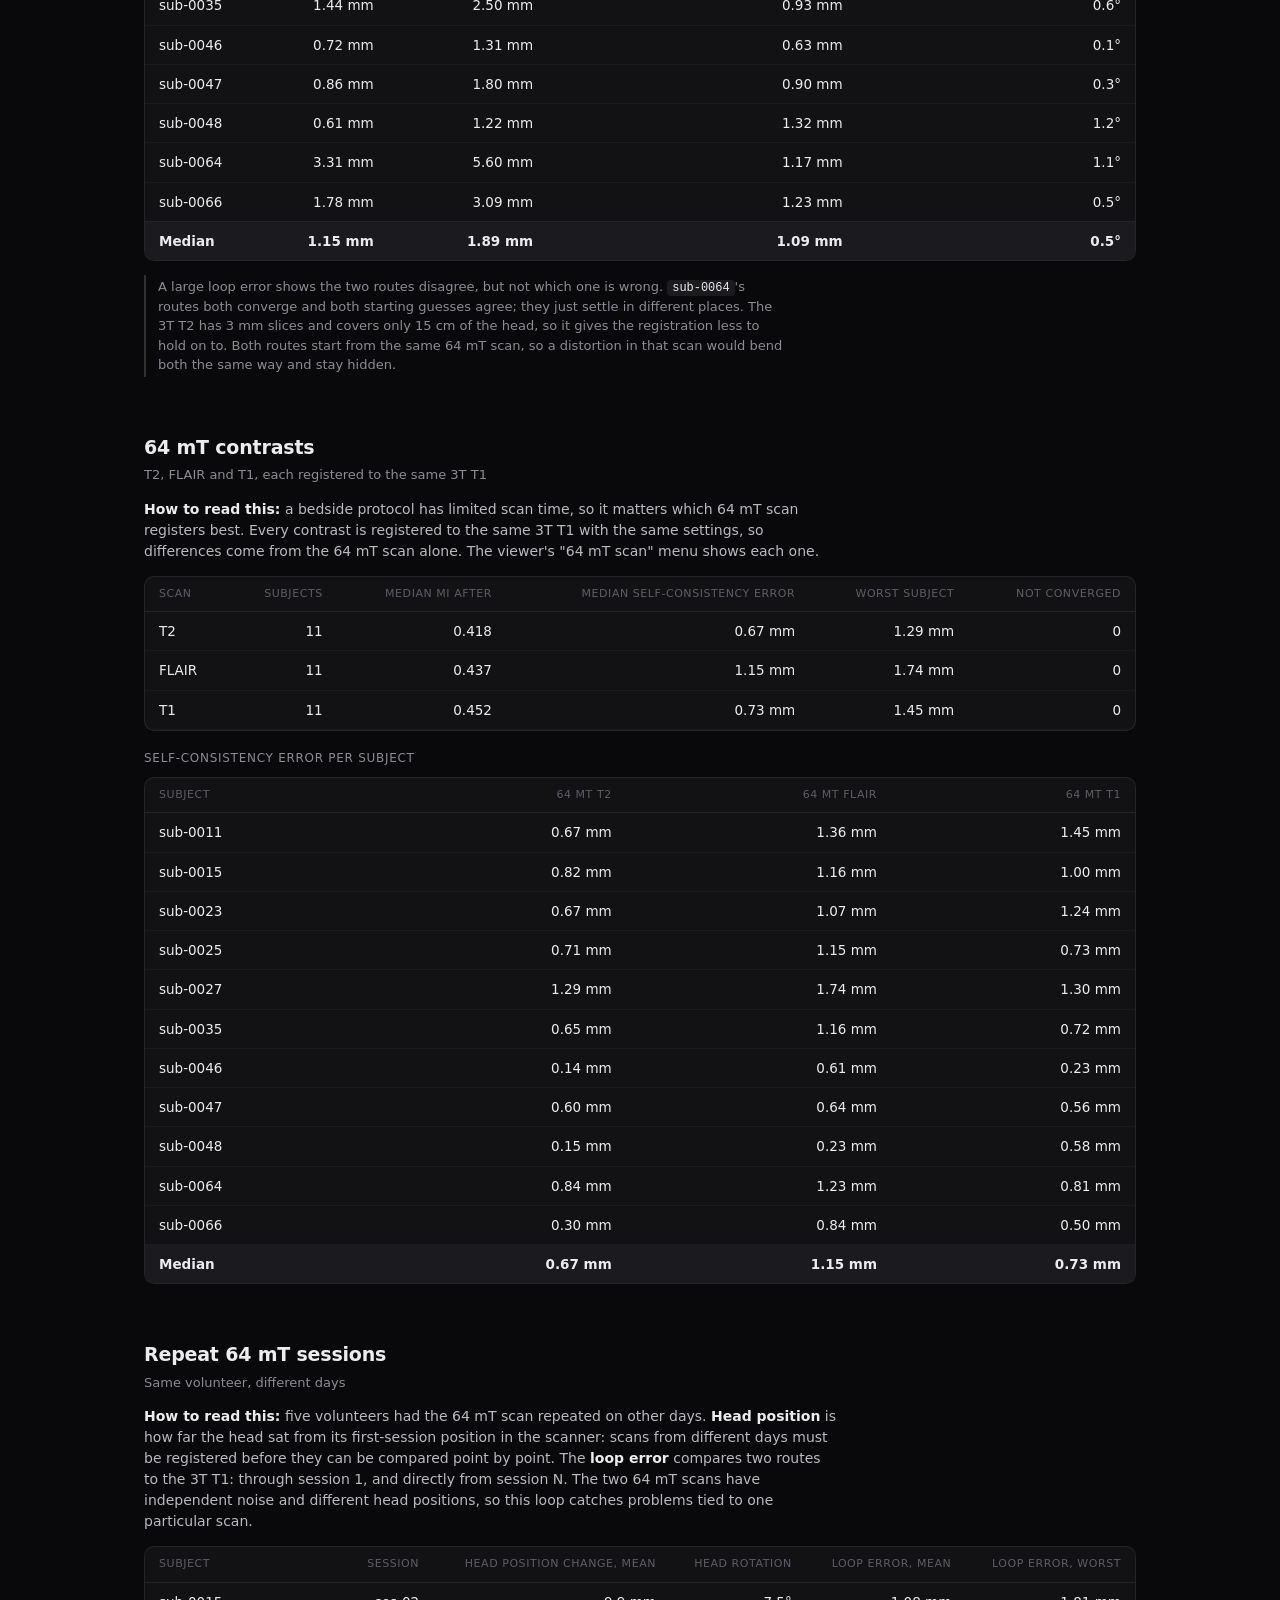
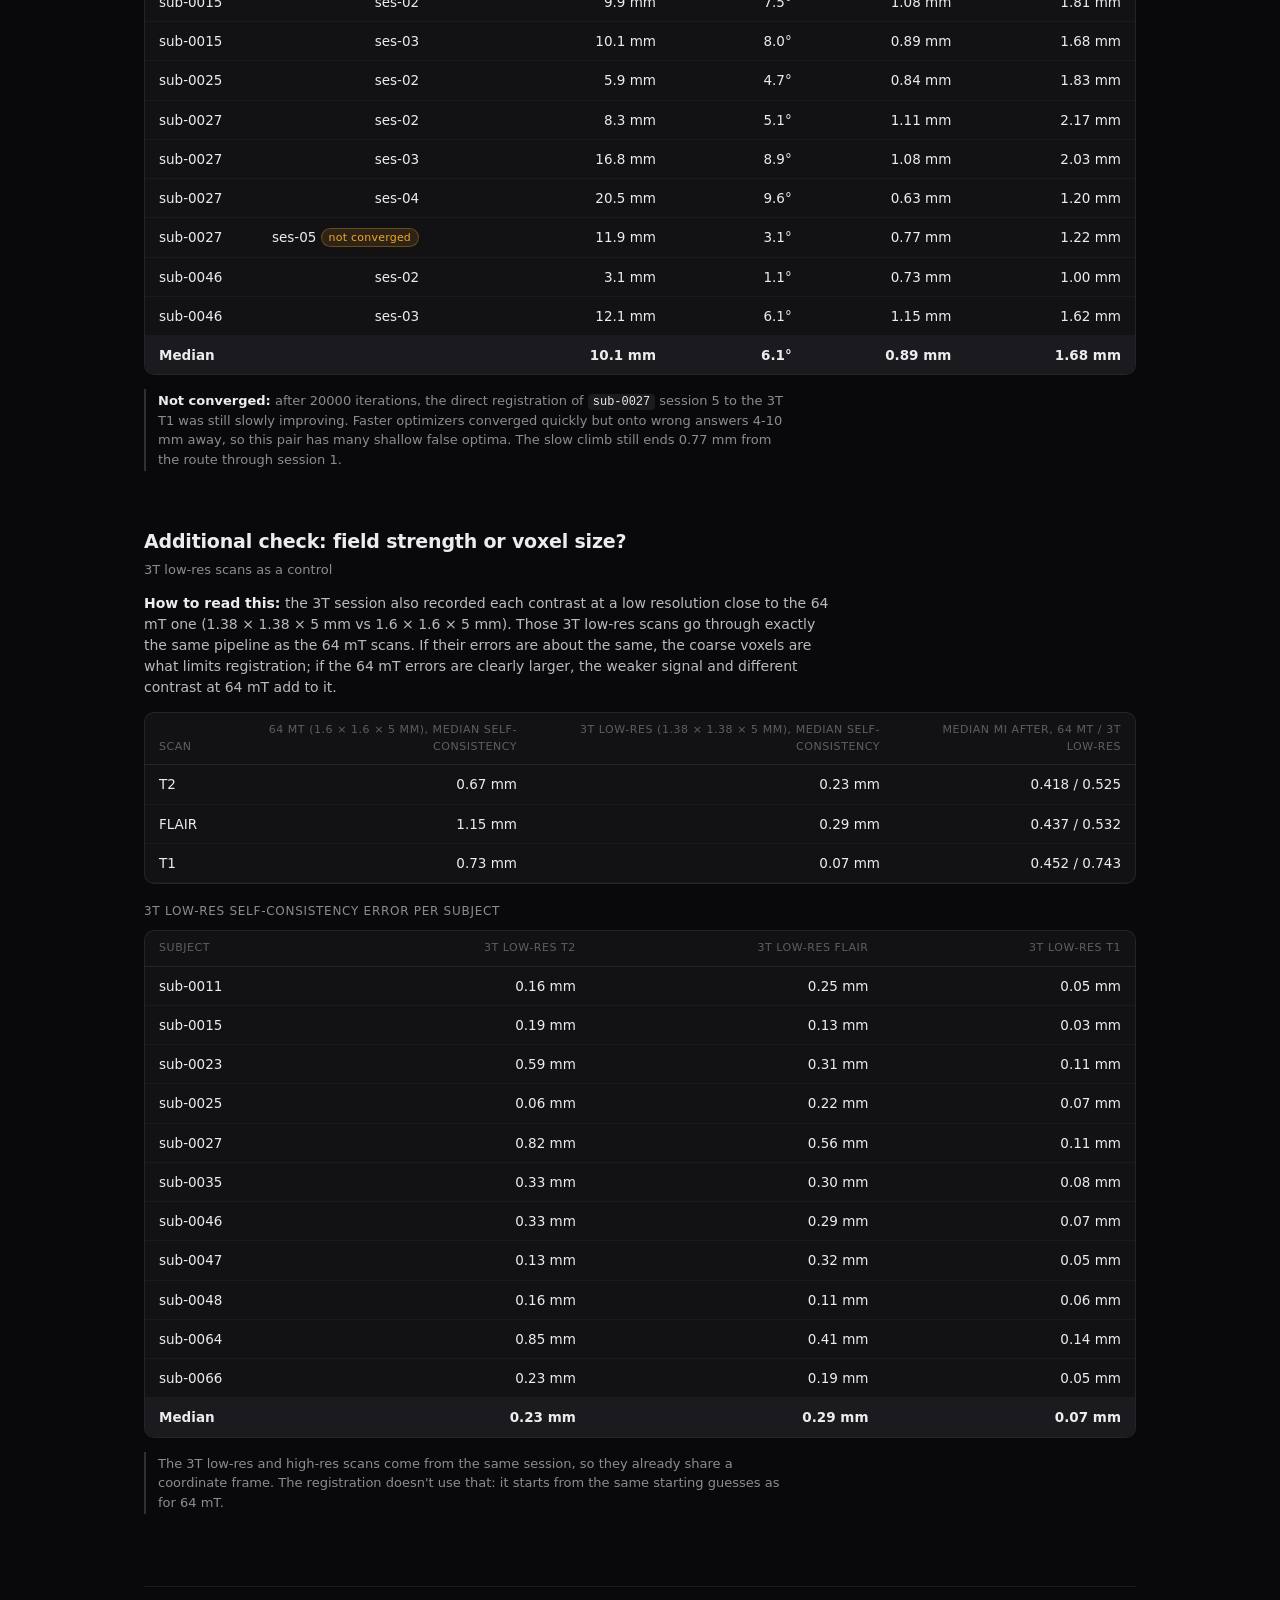
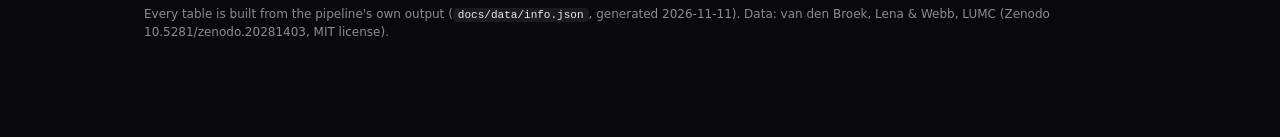
==== commit 16d39376: "Rename the Data page to Results Co-Authored-By: Claude Opus 5.5 <noreply@anthropic.com>" ====
--- a/docs/info.html
+++ b/docs/info.html
@@ -3,7 +3,7 @@
 <head>
 <meta charset="utf-8">
 <meta name="viewport" content="width=device-width, initial-scale=1">
-<title>Data: 64 mT vs 3T MRI registration</title>
+<title>Results: 64 mT vs 3T MRI registration</title>
 <link rel="stylesheet" href="style.css">
 <style>
   html { scroll-behavior: smooth; scroll-padding-top: 76px; }
@@ -54,7 +54,7 @@
 <body>
 <header class="topbar">
   <a class="btn" href="index.html">← Viewer</a>
-  <div class="brand"><b>Data</b><span>All results tables</span></div>
+  <div class="brand"><b>Results</b><span>All results tables</span></div>
   <div class="spacer"></div>
   <nav>
     <a href="#main">Main result</a>
--- a/docs/style.css
+++ b/docs/style.css
@@ -1,4 +1,4 @@
-/* Shared look for the viewer (index.html) and the Data page (info.html):
+/* Shared look for the viewer (index.html) and the Results page (info.html):
    near-black surfaces, white accents, hairline borders. */
 :root {
   --bg: #09090b;
